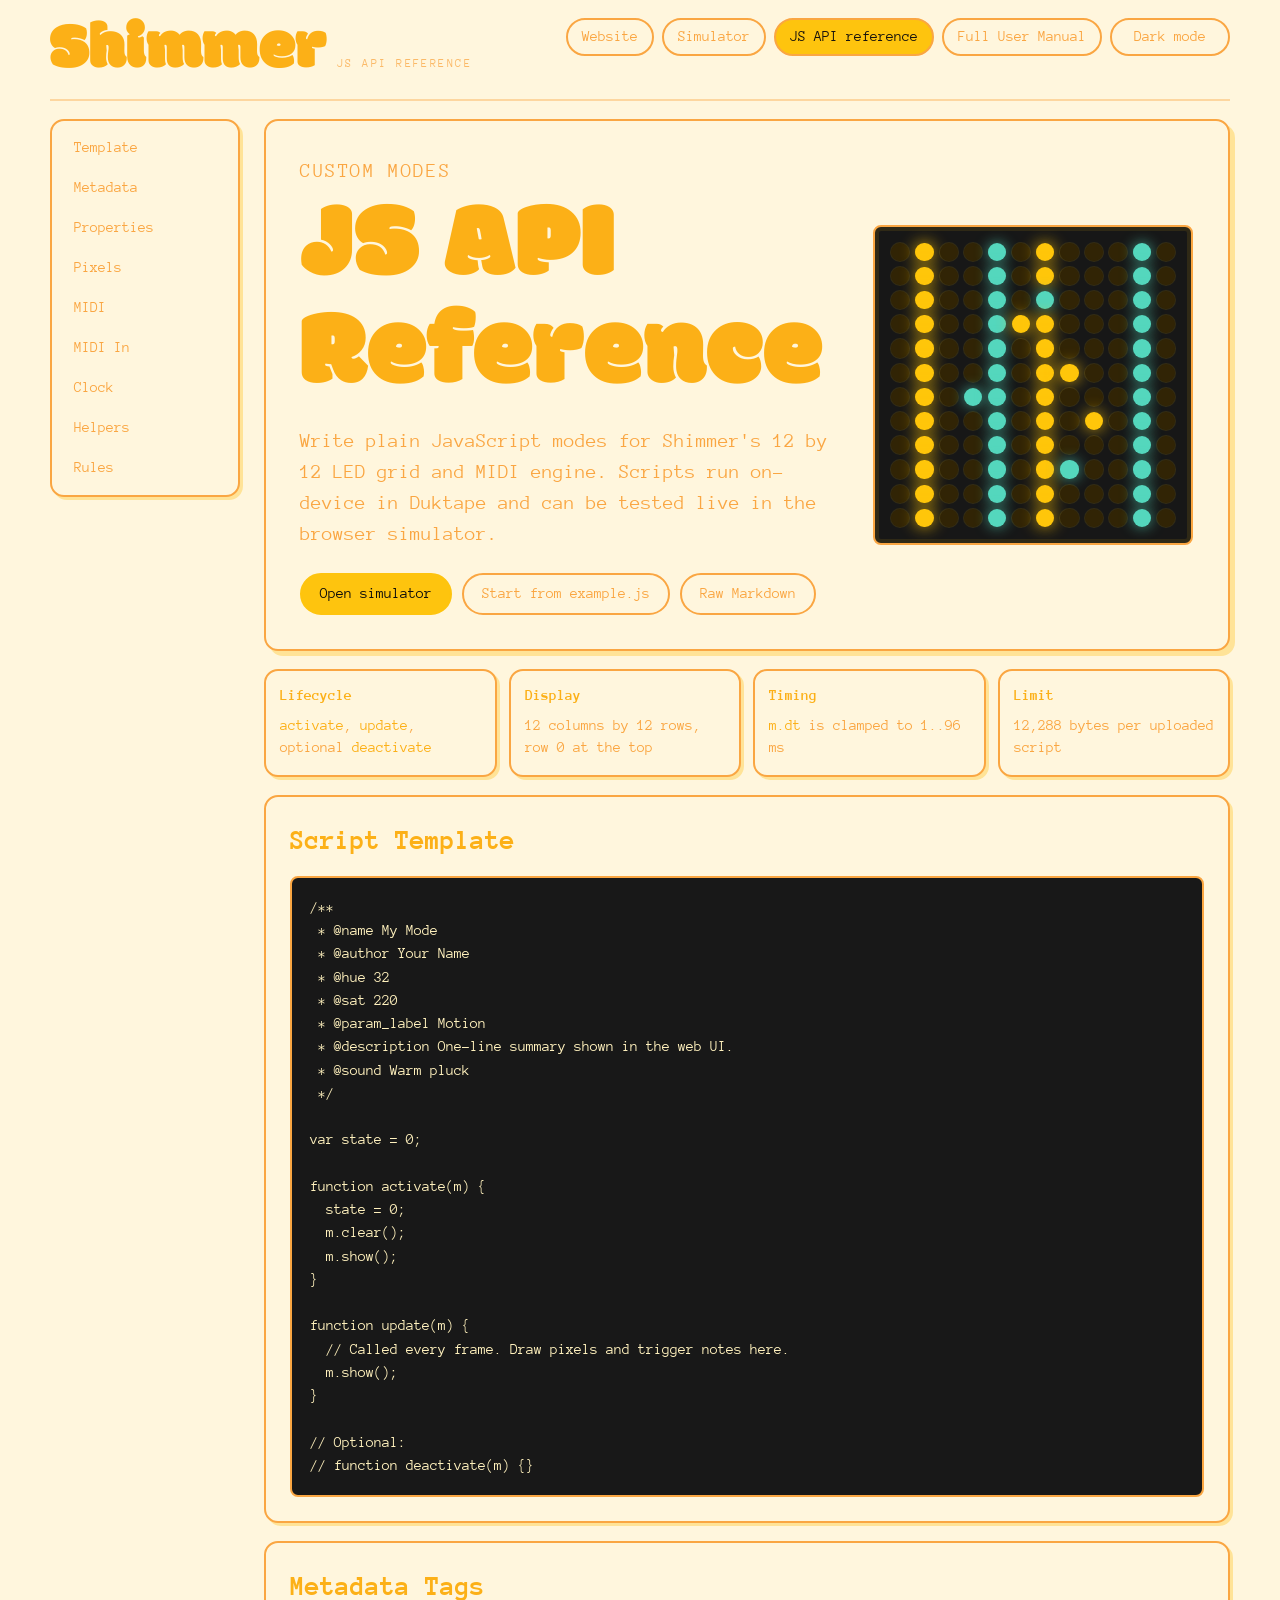
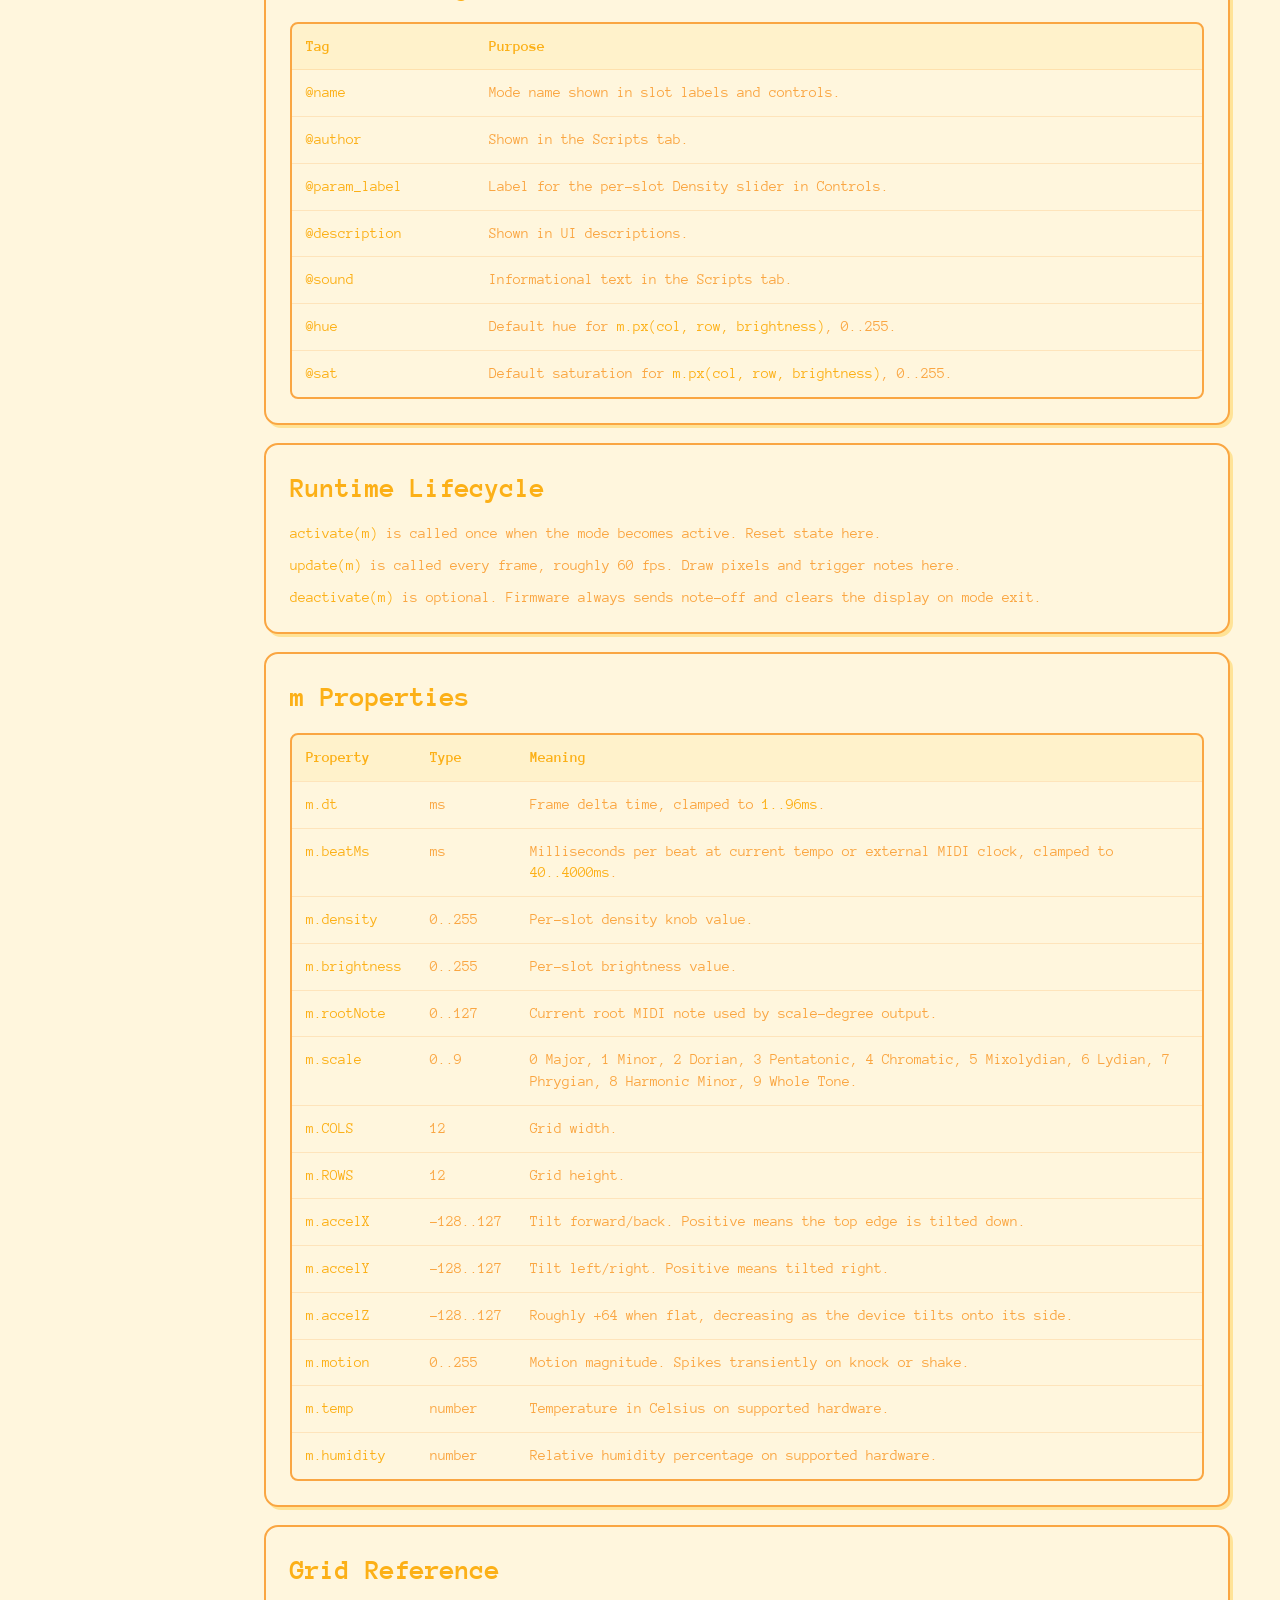
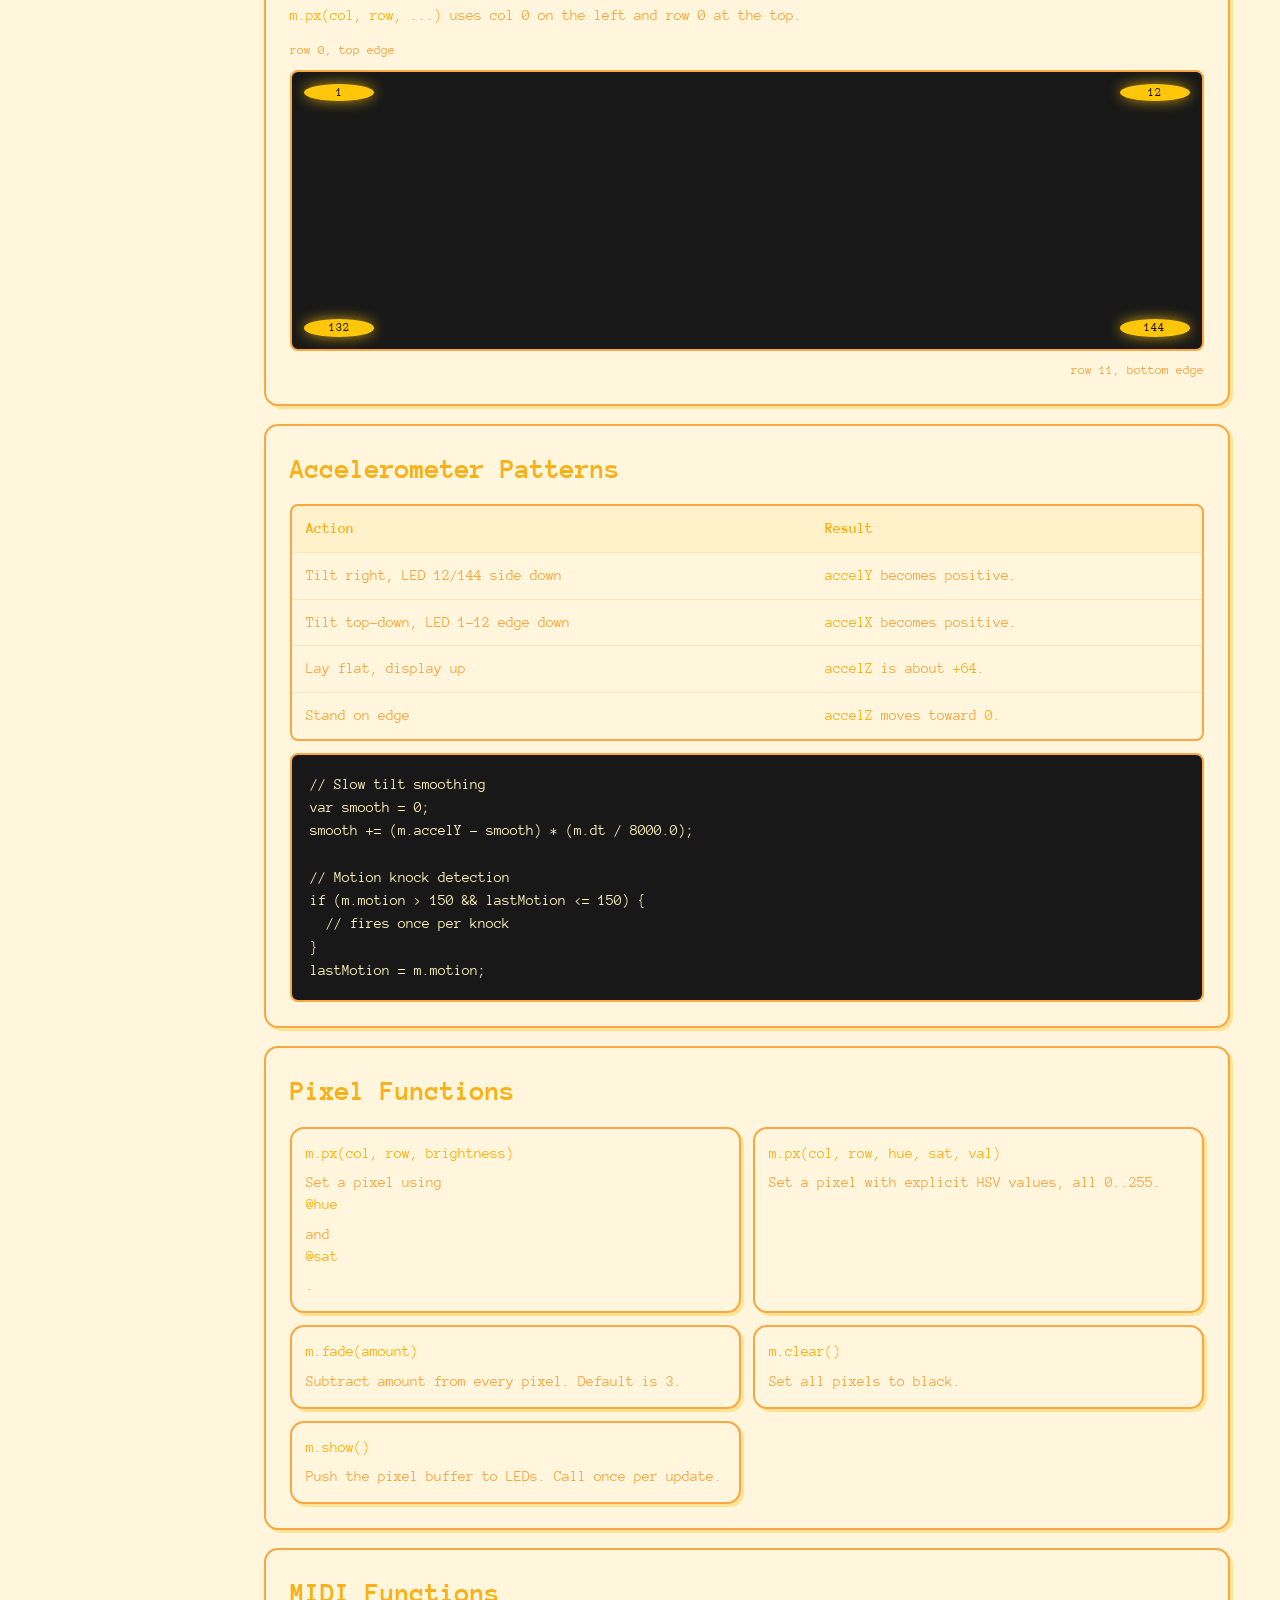
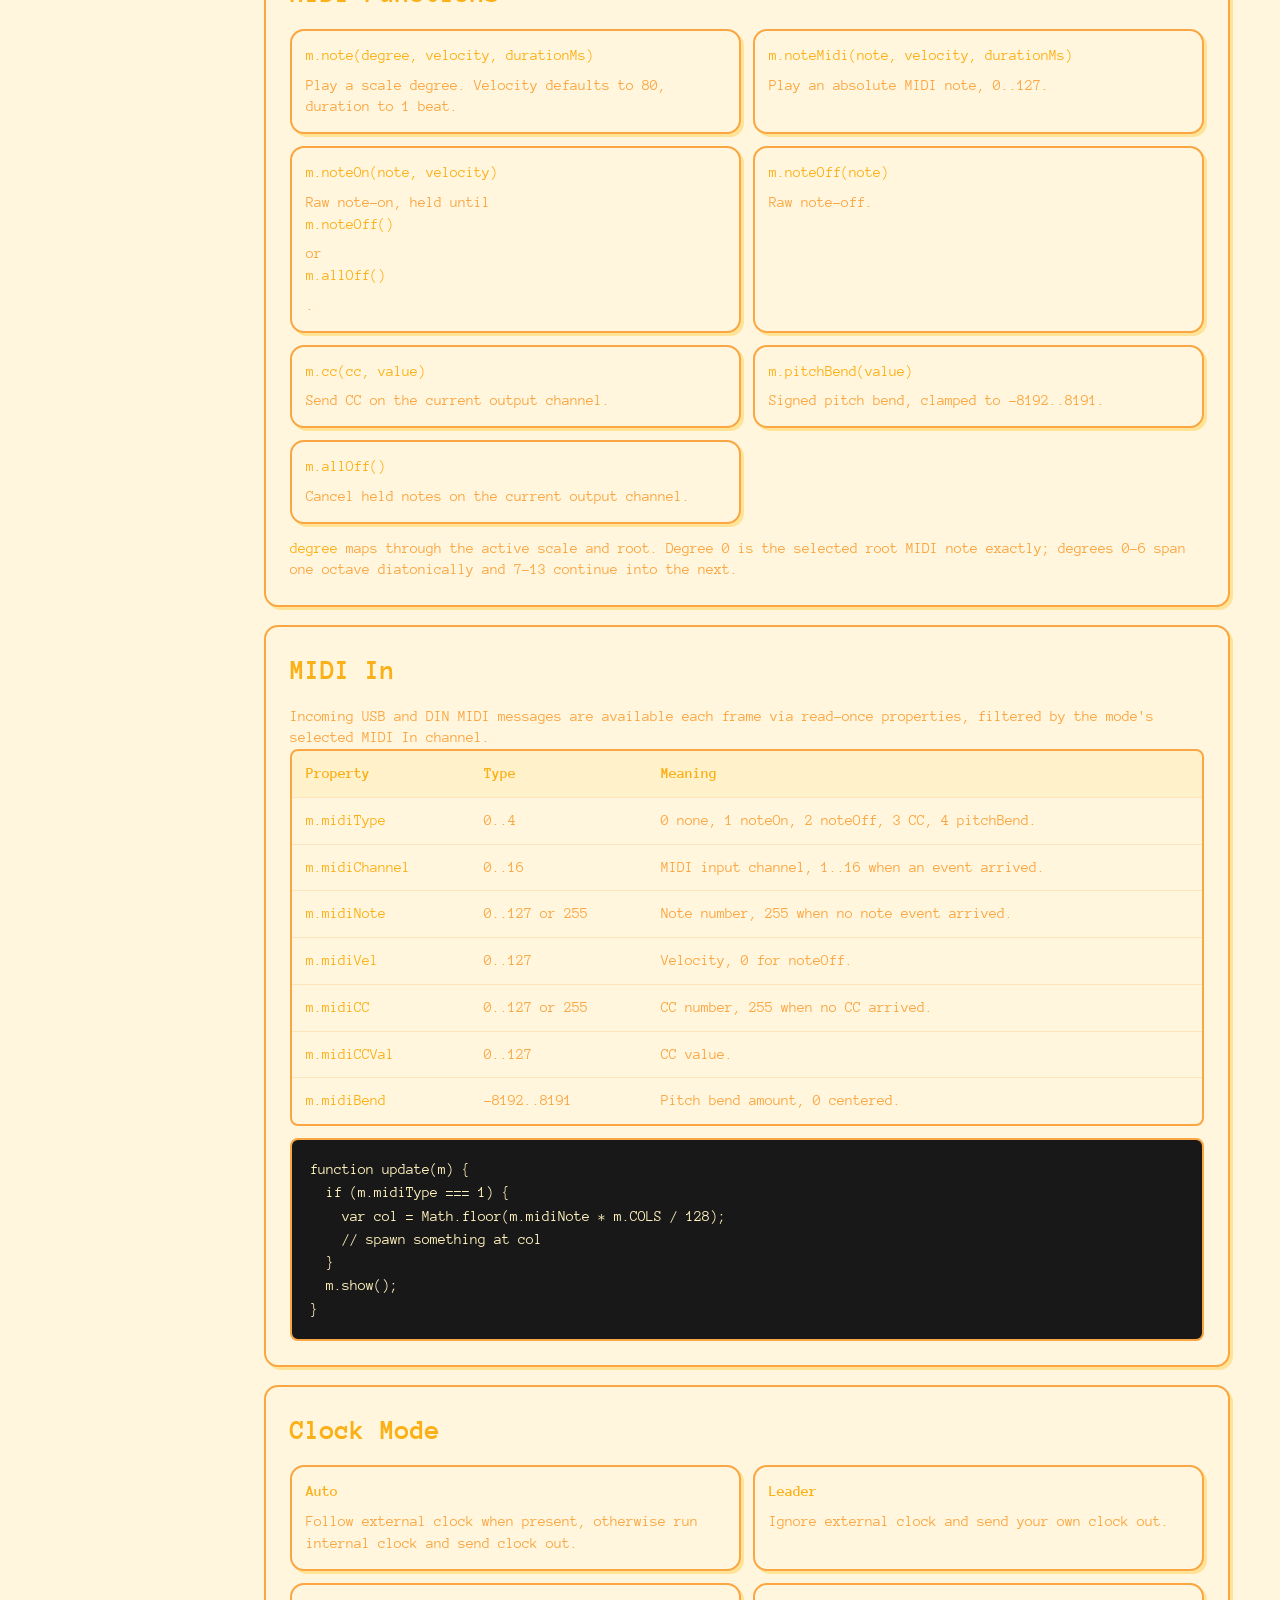
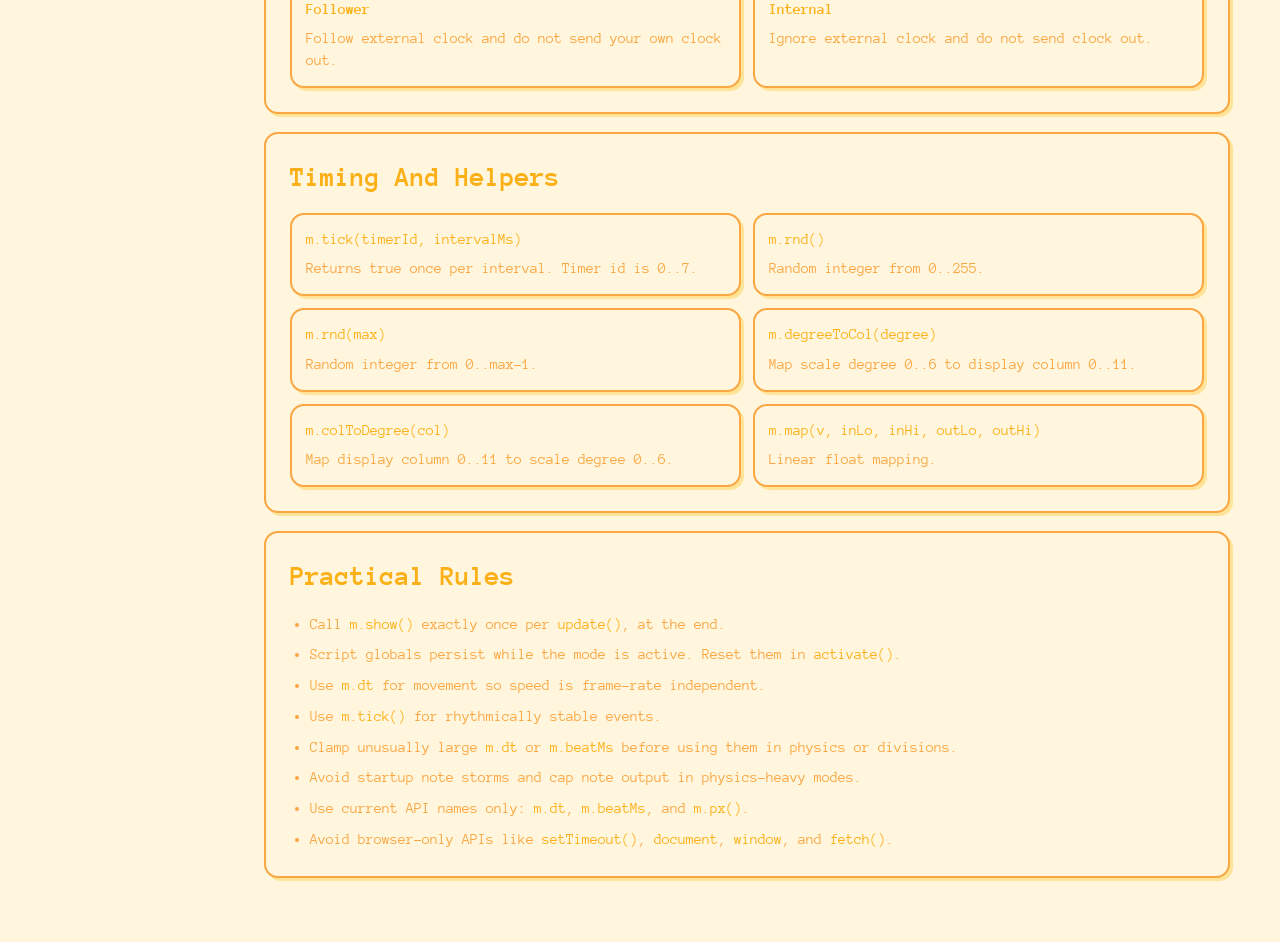
==== user-modes/index.html @ e415b620 "made manula less bad and pages match now" ====
<!DOCTYPE html>
<html lang="en">
<head>
  <meta charset="UTF-8">
  <meta name="viewport" content="width=device-width, initial-scale=1.0">
  <title>Shimmer JS API Reference</title>
  <script>
    try {
      var theme = localStorage.getItem('shimmer-theme');
      if (theme) document.documentElement.dataset.theme = theme;
    } catch (e) {}
  </script>
  <link rel="preconnect" href="https://fonts.googleapis.com">
  <link rel="preconnect" href="https://fonts.gstatic.com" crossorigin>
  <link href="https://fonts.googleapis.com/css2?family=Anonymous+Pro:wght@700&family=Modak&display=swap" rel="stylesheet">
  <link rel="icon" href="../favicon.svg" type="image/svg+xml">
  <link rel="stylesheet" href="../style.css?v=28">
  <link rel="stylesheet" href="reference.css?v=6">
</head>
<body class="docs-body">
  <a class="skip-link" href="#main-content">Skip to reference</a>
  <header class="site-header docs-header">
    <a class="site-brand" href="../index.html">Shimmer <span>JS API reference</span></a>
    <nav class="site-nav docs-topnav" aria-label="Site links">
      <a href="../index.html" class="site-link">Website</a>
      <a href="../simulator.html" class="site-link">Simulator</a>
      <a href="./" class="site-link" aria-current="page">JS API reference</a>
      <a href="../manual.pdf" class="site-link" target="_blank" rel="noopener" aria-label="Full User Manual opens in a new tab">Full User Manual</a>
      <button type="button" class="site-link theme-toggle" data-theme-toggle aria-pressed="false">Dark mode</button>
    </nav>
  </header>

  <main class="docs-shell" id="main-content">
    <aside class="docs-sidebar" aria-label="Page sections">
      <a href="#template">Template</a>
      <a href="#metadata">Metadata</a>
      <a href="#properties">Properties</a>
      <a href="#pixels">Pixels</a>
      <a href="#midi">MIDI</a>
      <a href="#midi-in">MIDI In</a>
      <a href="#clock">Clock</a>
      <a href="#helpers">Helpers</a>
      <a href="#rules">Rules</a>
    </aside>

    <article class="docs-content">
      <section class="docs-hero">
        <div>
          <p class="docs-kicker">Custom Modes</p>
          <h1>JS API Reference</h1>
          <p>
            Write plain JavaScript modes for Shimmer's 12 by 12 LED grid and MIDI engine.
            Scripts run on-device in Duktape and can be tested live in the browser simulator.
          </p>
          <div class="docs-actions">
            <a class="docs-primary" href="../simulator.html">Open simulator</a>
            <a class="docs-secondary" href="example.js">Start from example.js</a>
            <a class="docs-secondary" href="README.md">Raw Markdown</a>
          </div>
        </div>
        <div class="docs-grid-preview" role="img" aria-label="12 by 12 grid preview">
          <span></span><span></span><span></span><span></span><span></span><span></span>
          <span></span><span></span><span></span><span></span><span></span><span></span>
          <span></span><span></span><span></span><span></span><span></span><span></span>
          <span></span><span></span><span></span><span></span><span></span><span></span>
          <span></span><span></span><span></span><span></span><span></span><span></span>
          <span></span><span></span><span></span><span></span><span></span><span></span>
          <span></span><span></span><span></span><span></span><span></span><span></span>
          <span></span><span></span><span></span><span></span><span></span><span></span>
          <span></span><span></span><span></span><span></span><span></span><span></span>
          <span></span><span></span><span></span><span></span><span></span><span></span>
          <span></span><span></span><span></span><span></span><span></span><span></span>
          <span></span><span></span><span></span><span></span><span></span><span></span>
          <span></span><span></span><span></span><span></span><span></span><span></span>
          <span></span><span></span><span></span><span></span><span></span><span></span>
          <span></span><span></span><span></span><span></span><span></span><span></span>
          <span></span><span></span><span></span><span></span><span></span><span></span>
          <span></span><span></span><span></span><span></span><span></span><span></span>
          <span></span><span></span><span></span><span></span><span></span><span></span>
          <span></span><span></span><span></span><span></span><span></span><span></span>
          <span></span><span></span><span></span><span></span><span></span><span></span>
          <span></span><span></span><span></span><span></span><span></span><span></span>
          <span></span><span></span><span></span><span></span><span></span><span></span>
          <span></span><span></span><span></span><span></span><span></span><span></span>
          <span></span><span></span><span></span><span></span><span></span><span></span>
        </div>
      </section>

      <section class="docs-vitals" aria-label="Quick facts">
        <div>
          <strong>Lifecycle</strong>
          <span><code>activate</code>, <code>update</code>, optional <code>deactivate</code></span>
        </div>
        <div>
          <strong>Display</strong>
          <span>12 columns by 12 rows, row 0 at the top</span>
        </div>
        <div>
          <strong>Timing</strong>
          <span><code>m.dt</code> is clamped to 1..96 ms</span>
        </div>
        <div>
          <strong>Limit</strong>
          <span>12,288 bytes per uploaded script</span>
        </div>
      </section>

      <section id="template" class="docs-section">
        <h2>Script Template</h2>
        <pre><code>/**
 * @name My Mode
 * @author Your Name
 * @hue 32
 * @sat 220
 * @param_label Motion
 * @description One-line summary shown in the web UI.
 * @sound Warm pluck
 */

var state = 0;

function activate(m) {
  state = 0;
  m.clear();
  m.show();
}

function update(m) {
  // Called every frame. Draw pixels and trigger notes here.
  m.show();
}

// Optional:
// function deactivate(m) {}</code></pre>
      </section>

      <section id="metadata" class="docs-section">
        <h2>Metadata Tags</h2>
        <div class="docs-table-wrap">
          <table>
            <thead><tr><th>Tag</th><th>Purpose</th></tr></thead>
            <tbody>
              <tr><td><code>@name</code></td><td>Mode name shown in slot labels and controls.</td></tr>
              <tr><td><code>@author</code></td><td>Shown in the Scripts tab.</td></tr>
              <tr><td><code>@param_label</code></td><td>Label for the per-slot Density slider in Controls.</td></tr>
              <tr><td><code>@description</code></td><td>Shown in UI descriptions.</td></tr>
              <tr><td><code>@sound</code></td><td>Informational text in the Scripts tab.</td></tr>
              <tr><td><code>@hue</code></td><td>Default hue for <code>m.px(col, row, brightness)</code>, 0..255.</td></tr>
              <tr><td><code>@sat</code></td><td>Default saturation for <code>m.px(col, row, brightness)</code>, 0..255.</td></tr>
            </tbody>
          </table>
        </div>
      </section>

      <section id="lifecycle" class="docs-section docs-callout">
        <h2>Runtime Lifecycle</h2>
        <p><code>activate(m)</code> is called once when the mode becomes active. Reset state here.</p>
        <p><code>update(m)</code> is called every frame, roughly 60 fps. Draw pixels and trigger notes here.</p>
        <p><code>deactivate(m)</code> is optional. Firmware always sends note-off and clears the display on mode exit.</p>
      </section>

      <section id="properties" class="docs-section">
        <h2><code>m</code> Properties</h2>
        <div class="docs-table-wrap">
          <table>
            <thead><tr><th>Property</th><th>Type</th><th>Meaning</th></tr></thead>
            <tbody>
              <tr><td><code>m.dt</code></td><td>ms</td><td>Frame delta time, clamped to <code>1..96ms</code>.</td></tr>
              <tr><td><code>m.beatMs</code></td><td>ms</td><td>Milliseconds per beat at current tempo or external MIDI clock, clamped to <code>40..4000ms</code>.</td></tr>
              <tr><td><code>m.density</code></td><td>0..255</td><td>Per-slot density knob value.</td></tr>
              <tr><td><code>m.brightness</code></td><td>0..255</td><td>Per-slot brightness value.</td></tr>
              <tr><td><code>m.rootNote</code></td><td>0..127</td><td>Current root MIDI note used by scale-degree output.</td></tr>
              <tr><td><code>m.scale</code></td><td>0..9</td><td>0 Major, 1 Minor, 2 Dorian, 3 Pentatonic, 4 Chromatic, 5 Mixolydian, 6 Lydian, 7 Phrygian, 8 Harmonic Minor, 9 Whole Tone.</td></tr>
              <tr><td><code>m.COLS</code></td><td>12</td><td>Grid width.</td></tr>
              <tr><td><code>m.ROWS</code></td><td>12</td><td>Grid height.</td></tr>
              <tr><td><code>m.accelX</code></td><td>-128..127</td><td>Tilt forward/back. Positive means the top edge is tilted down.</td></tr>
              <tr><td><code>m.accelY</code></td><td>-128..127</td><td>Tilt left/right. Positive means tilted right.</td></tr>
              <tr><td><code>m.accelZ</code></td><td>-128..127</td><td>Roughly +64 when flat, decreasing as the device tilts onto its side.</td></tr>
              <tr><td><code>m.motion</code></td><td>0..255</td><td>Motion magnitude. Spikes transiently on knock or shake.</td></tr>
              <tr><td><code>m.temp</code></td><td>number</td><td>Temperature in Celsius on supported hardware.</td></tr>
              <tr><td><code>m.humidity</code></td><td>number</td><td>Relative humidity percentage on supported hardware.</td></tr>
            </tbody>
          </table>
        </div>
      </section>

      <section id="grid" class="docs-section">
        <h2>Grid Reference</h2>
        <p><code>m.px(col, row, ...)</code> uses col 0 on the left and row 0 at the top.</p>
        <div class="axis-card">
          <div class="axis-label axis-top">row 0, top edge</div>
          <div class="axis-grid">
            <span>1</span><span>12</span><span>132</span><span>144</span>
          </div>
          <div class="axis-label axis-bottom">row 11, bottom edge</div>
        </div>
      </section>

      <section id="accelerometer" class="docs-section">
        <h2>Accelerometer Patterns</h2>
        <div class="docs-table-wrap">
          <table>
            <thead><tr><th>Action</th><th>Result</th></tr></thead>
            <tbody>
              <tr><td>Tilt right, LED 12/144 side down</td><td><code>accelY</code> becomes positive.</td></tr>
              <tr><td>Tilt top-down, LED 1-12 edge down</td><td><code>accelX</code> becomes positive.</td></tr>
              <tr><td>Lay flat, display up</td><td><code>accelZ</code> is about <code>+64</code>.</td></tr>
              <tr><td>Stand on edge</td><td><code>accelZ</code> moves toward <code>0</code>.</td></tr>
            </tbody>
          </table>
        </div>
        <pre><code>// Slow tilt smoothing
var smooth = 0;
smooth += (m.accelY - smooth) * (m.dt / 8000.0);

// Motion knock detection
if (m.motion &gt; 150 &amp;&amp; lastMotion &lt;= 150) {
  // fires once per knock
}
lastMotion = m.motion;</code></pre>
      </section>

      <section id="pixels" class="docs-section">
        <h2>Pixel Functions</h2>
        <div class="method-grid">
          <div><code>m.px(col, row, brightness)</code><span>Set a pixel using <code>@hue</code> and <code>@sat</code>.</span></div>
          <div><code>m.px(col, row, hue, sat, val)</code><span>Set a pixel with explicit HSV values, all 0..255.</span></div>
          <div><code>m.fade(amount)</code><span>Subtract amount from every pixel. Default is 3.</span></div>
          <div><code>m.clear()</code><span>Set all pixels to black.</span></div>
          <div><code>m.show()</code><span>Push the pixel buffer to LEDs. Call once per update.</span></div>
        </div>
      </section>

      <section id="midi" class="docs-section">
        <h2>MIDI Functions</h2>
        <div class="method-grid">
          <div><code>m.note(degree, velocity, durationMs)</code><span>Play a scale degree. Velocity defaults to 80, duration to 1 beat.</span></div>
          <div><code>m.noteMidi(note, velocity, durationMs)</code><span>Play an absolute MIDI note, 0..127.</span></div>
          <div><code>m.noteOn(note, velocity)</code><span>Raw note-on, held until <code>m.noteOff()</code> or <code>m.allOff()</code>.</span></div>
          <div><code>m.noteOff(note)</code><span>Raw note-off.</span></div>
          <div><code>m.cc(cc, value)</code><span>Send CC on the current output channel.</span></div>
          <div><code>m.pitchBend(value)</code><span>Signed pitch bend, clamped to -8192..8191.</span></div>
          <div><code>m.allOff()</code><span>Cancel held notes on the current output channel.</span></div>
        </div>
        <p class="docs-note">
          <code>degree</code> maps through the active scale and root. Degree 0 is the selected root MIDI note exactly;
          degrees 0-6 span one octave diatonically and 7-13 continue into the next.
        </p>
      </section>

      <section id="midi-in" class="docs-section">
        <h2>MIDI In</h2>
        <p>Incoming USB and DIN MIDI messages are available each frame via read-once properties, filtered by the mode's selected MIDI In channel.</p>
        <div class="docs-table-wrap">
          <table>
            <thead><tr><th>Property</th><th>Type</th><th>Meaning</th></tr></thead>
            <tbody>
              <tr><td><code>m.midiType</code></td><td>0..4</td><td>0 none, 1 noteOn, 2 noteOff, 3 CC, 4 pitchBend.</td></tr>
              <tr><td><code>m.midiChannel</code></td><td>0..16</td><td>MIDI input channel, 1..16 when an event arrived.</td></tr>
              <tr><td><code>m.midiNote</code></td><td>0..127 or 255</td><td>Note number, 255 when no note event arrived.</td></tr>
              <tr><td><code>m.midiVel</code></td><td>0..127</td><td>Velocity, 0 for noteOff.</td></tr>
              <tr><td><code>m.midiCC</code></td><td>0..127 or 255</td><td>CC number, 255 when no CC arrived.</td></tr>
              <tr><td><code>m.midiCCVal</code></td><td>0..127</td><td>CC value.</td></tr>
              <tr><td><code>m.midiBend</code></td><td>-8192..8191</td><td>Pitch bend amount, 0 centered.</td></tr>
            </tbody>
          </table>
        </div>
        <pre><code>function update(m) {
  if (m.midiType === 1) {
    var col = Math.floor(m.midiNote * m.COLS / 128);
    // spawn something at col
  }
  m.show();
}</code></pre>
      </section>

      <section id="clock" class="docs-section">
        <h2>Clock Mode</h2>
        <div class="mode-list">
          <div><strong>Auto</strong><span>Follow external clock when present, otherwise run internal clock and send clock out.</span></div>
          <div><strong>Leader</strong><span>Ignore external clock and send your own clock out.</span></div>
          <div><strong>Follower</strong><span>Follow external clock and do not send your own clock out.</span></div>
          <div><strong>Internal</strong><span>Ignore external clock and do not send clock out.</span></div>
        </div>
      </section>

      <section id="helpers" class="docs-section">
        <h2>Timing And Helpers</h2>
        <div class="method-grid">
          <div><code>m.tick(timerId, intervalMs)</code><span>Returns true once per interval. Timer id is 0..7.</span></div>
          <div><code>m.rnd()</code><span>Random integer from 0..255.</span></div>
          <div><code>m.rnd(max)</code><span>Random integer from 0..max-1.</span></div>
          <div><code>m.degreeToCol(degree)</code><span>Map scale degree 0..6 to display column 0..11.</span></div>
          <div><code>m.colToDegree(col)</code><span>Map display column 0..11 to scale degree 0..6.</span></div>
          <div><code>m.map(v, inLo, inHi, outLo, outHi)</code><span>Linear float mapping.</span></div>
        </div>
      </section>

      <section id="rules" class="docs-section">
        <h2>Practical Rules</h2>
        <ul class="rules-list">
          <li>Call <code>m.show()</code> exactly once per <code>update()</code>, at the end.</li>
          <li>Script globals persist while the mode is active. Reset them in <code>activate()</code>.</li>
          <li>Use <code>m.dt</code> for movement so speed is frame-rate independent.</li>
          <li>Use <code>m.tick()</code> for rhythmically stable events.</li>
          <li>Clamp unusually large <code>m.dt</code> or <code>m.beatMs</code> before using them in physics or divisions.</li>
          <li>Avoid startup note storms and cap note output in physics-heavy modes.</li>
          <li>Use current API names only: <code>m.dt</code>, <code>m.beatMs</code>, and <code>m.px()</code>.</li>
          <li>Avoid browser-only APIs like <code>setTimeout()</code>, <code>document</code>, <code>window</code>, and <code>fetch()</code>.</li>
        </ul>
      </section>
    </article>
  </main>

  <script src="../theme.js?v=1"></script>
</body>
</html>
---- style.css ----
*,
*::before,
*::after {
  box-sizing: border-box;
  margin: 0;
  padding: 0;
}

html {
  color-scheme: light;
}

.sr-only {
  position: absolute;
  width: 1px;
  height: 1px;
  padding: 0;
  margin: -1px;
  overflow: hidden;
  clip: rect(0, 0, 0, 0);
  white-space: nowrap;
  border: 0;
}

.skip-link {
  position: fixed;
  top: 10px;
  left: 10px;
  z-index: 1000;
  min-height: 38px;
  display: inline-flex;
  align-items: center;
  border: 2px solid var(--line);
  border-radius: var(--pill);
  padding: 0 14px;
  color: var(--ink);
  background: var(--surface);
  text-decoration: none;
  transform: translateY(-140%);
}

.skip-link:focus {
  transform: translateY(0);
  outline: 3px solid rgba(254, 196, 14, 0.34);
  outline-offset: 2px;
}

:root {
  --paper: #fff6dd;
  --paper-2: #fff6dd;
  --surface: #fff6dd;
  --surface-2: #fff6dd;
  --surface-3: #ffdc79;
  --ink: #faa642;
  --ink-soft: #faa642;
  --accent-olive: #fcb017;
  --line: #faa642;
  --line-soft: rgba(250, 166, 66, 0.22);
  --accent-yellow: #fec40e;
  --accent-glow: #ffdc79;
  --shadow: rgba(255, 220, 121, 0.7);
  --radius: 14px;
  --pill: 999px;
  --page-w: min(1180px, 100% - 28px);
}

html[data-theme="dark"] {
  color-scheme: dark;
  --paper: #232323;
  --paper-2: #2d2d2d;
  --surface: #303030;
  --surface-2: #343434;
  --surface-3: #4a4a4a;
  --ink: #ffffff;
  --ink-soft: #f0f0f0;
  --accent-olive: #ffc60a;
  --line: #ffc60a;
  --line-soft: rgba(255, 198, 10, 0.22);
  --accent-yellow: #ffc60a;
  --accent-glow: #fff1bd;
  --shadow: #8f6e00;
}

body {
  min-height: 100vh;
  color: var(--ink);
  font-family: "Anonymous Pro", "Courier New", monospace;
  font-size: 15px;
  line-height: 1.45;
  background: var(--paper);
}

body::before {
  content: none;
}

/* ---------------------------------------------------------------------------
   Header
--------------------------------------------------------------------------- */
header {
  position: sticky;
  top: 0;
  z-index: 20;
  padding: 18px 0 14px;
  background: var(--paper);
  backdrop-filter: blur(4px);
  border-bottom: 2px solid rgba(250, 166, 66, 0.4);
  width: var(--page-w);
  margin: 0 auto;
}

.site-header {
  display: grid;
  grid-template-columns: minmax(180px, auto) minmax(0, 1fr);
  align-items: start;
  gap: 12px 18px;
}

.site-brand {
  display: inline-flex;
  align-items: baseline;
  gap: 10px;
  color: var(--accent-olive);
  font-family: "Modak", Impact, sans-serif;
  font-size: clamp(2.2rem, 5.2vw, 4.2rem);
  font-weight: 400;
  line-height: 1;
  text-decoration: none;
  white-space: nowrap;
}

.site-brand span {
  color: var(--ink-soft);
  font-family: "Anonymous Pro", "Courier New", monospace;
  font-size: 12px;
  line-height: 1;
  text-transform: uppercase;
  letter-spacing: 0.12em;
  opacity: 0.75;
}

.site-tools {
  display: flex;
  grid-column: 1 / -1;
  flex-wrap: wrap;
  align-items: center;
  gap: 8px;
  min-width: 0;
}

.site-nav {
  display: flex;
  grid-column: 2;
  grid-row: 1;
  flex-wrap: wrap;
  align-items: center;
  justify-content: flex-end;
  gap: 8px;
  margin-left: auto;
  width: 100%;
}

.site-link {
  box-sizing: border-box;
  min-height: 38px;
  display: inline-flex;
  align-items: center;
  justify-content: center;
  border: 2px solid var(--line);
  background: var(--surface-2);
  color: var(--ink);
  border-radius: var(--pill);
  padding: 0 14px;
  font: inherit;
  text-decoration: none;
  white-space: nowrap;
  cursor: pointer;
}

.site-link:hover {
  background: var(--surface-3);
}

.site-link[aria-current="page"] {
  background: var(--accent-yellow);
  border-color: var(--line);
  color: #17130d;
}

h1 {
  display: inline-block;
  font-family: "Modak", Impact, sans-serif;
  font-size: clamp(2.2rem, 5.2vw, 4.2rem);
  font-weight: 400;
  line-height: 1;
  color: var(--accent-olive);
}

#midi-bar {
  display: flex;
  flex-wrap: wrap;
  gap: 8px;
  align-items: center;
}

#midi-bar select,
.btn-small,
.site-tools select {
  height: 38px;
  border: 2px solid var(--line);
  background: var(--surface-2);
  color: var(--ink);
  border-radius: var(--pill);
  padding: 0 14px;
  font: inherit;
}

#midi-bar button,
.btn-small,
.site-link {
  cursor: pointer;
}

#midi-bar button:hover,
.btn-small:hover,
.site-link:hover {
  background: var(--surface-3);
}

.theme-toggle,
.theme-toggle-link {
  min-width: 120px;
}

#midi-bar select:focus,
#midi-bar button:focus,
.btn-small:focus,
.site-link:focus,
.skip-link:focus,
.mode-pill:focus,
label select:focus,
input[type="range"]:focus {
  outline: 3px solid rgba(254, 196, 14, 0.34);
  outline-offset: 1px;
}

.port-label {
  display: inline-flex;
  gap: 6px;
  align-items: center;
  color: var(--ink-soft);
}

#status {
  color: var(--ink-soft);
  padding-left: 2px;
}

/* ---------------------------------------------------------------------------
   Startup gate + global lock
--------------------------------------------------------------------------- */
#startup-gate {
  width: var(--page-w);
  margin: 14px auto 0;
  padding: 14px 16px;
  background: var(--surface);
  border: 2px solid var(--line);
  border-radius: var(--radius);
  box-shadow: 5px 5px 0 var(--shadow);
}

#startup-gate h2 {
  font-size: 15px;
  color: var(--accent-olive);
}

#startup-gate p {
  margin-top: 6px;
  font-size: 13px;
  color: var(--ink-soft);
}

.startup-progress-track {
  margin-top: 10px;
  height: 10px;
  border-radius: var(--pill);
  border: 2px solid var(--line);
  background: var(--surface-2);
  overflow: hidden;
}

#startup-progress {
  width: 0%;
  height: 100%;
  background: var(--accent-yellow);
  transition: width 0.18s ease;
}

#startup-gate[data-state="awaiting"] .startup-progress-track {
  display: none;
}

#startup-gate[data-state="ready"] {
  display: none;
}

body.boot-locked .tab-bar,
body.boot-locked .tab-content {
  opacity: 0.28;
  pointer-events: none;
  user-select: none;
}

/* ---------------------------------------------------------------------------
   Tab navigation
--------------------------------------------------------------------------- */
.tab-bar {
  position: sticky;
  top: calc(20px + 14px + 2rem + 10px + 38px + 2px); /* rough header height */
  z-index: 10;
  display: flex;
  gap: 0;
  width: var(--page-w);
  margin: 0 auto;
  border-bottom: 2px solid var(--line);
  background: rgba(255, 246, 221, 0.96);
  backdrop-filter: blur(4px);
}

.tab {
  padding: 10px 24px;
  background: none;
  border: none;
  border-bottom: 3px solid transparent;
  color: var(--ink-soft);
  font: inherit;
  font-size: 13px;
  text-transform: uppercase;
  letter-spacing: 0.08em;
  cursor: pointer;
  transition: color 0.12s ease, border-color 0.12s ease;
  margin-bottom: -2px;
}

.tab:hover {
  color: var(--ink);
}

.tab.active {
  color: var(--accent-yellow);
  border-bottom-color: var(--accent-yellow);
}

/* ---------------------------------------------------------------------------
   Tab content sections
--------------------------------------------------------------------------- */
.tab-content {
  display: none;
  width: var(--page-w);
  margin: 0 auto;
  padding: 20px 0 40px;
}

.tab-content.active {
  display: block;
}

body.scripts-tab-active.scripts-simple-active #tab-scripts.active {
  min-height: 0;
  padding: 12px 0 40px;
  display: block;
}

/* ---------------------------------------------------------------------------
   Scripts view toggle + simple browser
--------------------------------------------------------------------------- */
.scripts-view-bar {
  display: flex;
  align-items: center;
  justify-content: space-between;
  gap: 16px;
  margin-bottom: 12px;
  flex-wrap: wrap;
}

.scripts-view-toggle {
  display: inline-flex;
  align-items: center;
  gap: 4px;
  padding: 4px;
  border: 2px solid var(--line);
  border-radius: var(--pill);
  background: var(--surface-2);
  box-shadow: 4px 4px 0 var(--shadow);
}

.scripts-view-btn {
  min-height: 36px;
  border: none;
  border-radius: var(--pill);
  padding: 0 16px;
  font: inherit;
  font-weight: 700;
  color: var(--ink-soft);
  background: transparent;
  cursor: pointer;
}

.scripts-view-btn:hover {
  color: var(--ink);
}

.scripts-view-btn.active {
  color: #0d0d0b;
  background: var(--accent-yellow);
}

.scripts-view-note {
  font-size: 13px;
  color: var(--ink-soft);
  max-width: 38rem;
  line-height: 1.5;
}

.scripts-mode {
  display: none;
}

.scripts-mode.active {
  display: block;
}

.scripts-simple-grid {
  display: grid;
  grid-template-columns: minmax(210px, 0.5fr) minmax(380px, 1.1fr) minmax(300px, 0.78fr);
  grid-template-areas:
    "slots library details";
  gap: 18px;
  align-items: stretch;
  --scripts-panel-height: clamp(620px, calc(100vh - 320px), 780px);
}

body.scripts-tab-active.scripts-simple-active .scripts-mode.active,
body.scripts-tab-active.scripts-simple-active .scripts-simple-grid {
  min-height: 0;
}

body.scripts-tab-active.scripts-simple-active .scripts-simple-grid {
  align-items: stretch;
  grid-auto-rows: var(--scripts-panel-height);
}

.scripts-panel {
  background: var(--surface);
  border: 2px solid var(--line);
  border-radius: var(--radius);
  box-shadow: 3px 3px 0 var(--shadow);
  padding: 14px;
}

body.scripts-tab-active.scripts-simple-active .scripts-panel {
  min-height: 0;
  height: 100%;
  overflow: hidden;
}

.scripts-panel-slots {
  grid-area: slots;
  display: flex;
  flex-direction: column;
}
.scripts-panel-library {
  grid-area: library;
  display: flex;
  flex-direction: column;
}
.scripts-panel-details {
  grid-area: details;
  display: flex;
  flex-direction: column;
}

.scripts-panel-head {
  display: flex;
  align-items: flex-start;
  justify-content: space-between;
  gap: 12px;
  margin-bottom: 8px;
}

.scripts-panel h3 {
  font-size: 1.08rem;
  color: var(--accent-olive);
  letter-spacing: -0.02em;
}

.scripts-panel-head p {
  margin-top: 4px;
  color: var(--ink-soft);
  font-size: 12px;
  line-height: 1.5;
}

.simple-slot-list {
  display: grid;
  grid-template-columns: 1fr;
  gap: 8px;
}

body.scripts-tab-active.scripts-simple-active .simple-slot-list {
  flex: 1 1 auto;
  min-height: 0;
  overflow-y: auto;
  padding-right: 2px;
}

.simple-slot-card {
  display: flex;
  flex-direction: column;
  justify-content: space-between;
  border: 2px solid var(--line);
  border-radius: var(--radius);
  background: var(--paper);
  padding: 10px 12px;
  box-shadow: inset 0 2px 8px rgba(255, 220, 121, 0.12);
  min-width: 0;
  min-height: 132px;
  overflow: hidden;
}

.simple-slot-card--selected {
  border-color: var(--accent-yellow);
  box-shadow:
    inset 0 2px 8px rgba(255, 220, 121, 0.12),
    0 0 0 3px rgba(254, 196, 14, 0.18);
}

.simple-slot-head {
  display: flex;
  flex-direction: column;
  gap: 3px;
  margin-bottom: 8px;
  min-height: 42px;
}

.simple-slot-title {
  display: -webkit-box;
  font-size: 0.9rem;
  font-weight: 700;
  color: var(--accent-olive);
  line-height: 1.1;
  -webkit-line-clamp: 2;
  -webkit-box-orient: vertical;
  overflow: hidden;
}

.simple-slot-author {
  font-size: 12px;
  color: var(--ink-soft);
  min-height: 1.2em;
  white-space: nowrap;
  overflow: hidden;
  text-overflow: ellipsis;
}

.simple-slot-desc {
  display: none;
  font-size: 12px;
  line-height: 1.45;
  color: var(--ink-soft);
  min-height: 0;
  margin-bottom: 8px;
  display: -webkit-box;
  -webkit-line-clamp: 2;
  -webkit-box-orient: vertical;
  overflow: hidden;
}

.simple-slot-actions {
  display: grid;
  grid-template-columns: 1fr;
  gap: 8px;
  align-items: stretch;
  margin-top: auto;
}

.simple-slot-select-btn {
  height: 38px;
  border: 2px solid var(--line);
  border-radius: var(--pill);
  padding: 6px 12px;
  background: var(--surface-2);
  color: var(--ink);
  font: inherit;
  font-weight: 700;
  cursor: pointer;
  justify-self: start;
  width: 100%;
  min-width: 0;
}

.simple-slot-select-btn:hover {
  background: var(--surface-3);
}

.simple-slot-select-btn.active {
  color: #0d0d0b;
  background: var(--accent-yellow);
  border-color: var(--accent-yellow);
}

.simple-slot-actions .slot-upload-btn,
.simple-slot-actions .slot-dl-btn,
.simple-script-actions .slot-upload-btn,
.simple-script-actions .slot-dl-btn,
.simple-script-actions .file-label {
  min-height: 34px;
}

.simple-slot-actions .slot-upload-btn,
.simple-slot-actions .slot-dl-btn,
.simple-script-actions .slot-upload-btn,
.simple-script-actions .slot-dl-btn {
  padding: 0 14px;
}

.simple-slot-actions .slot-upload-btn,
.simple-slot-actions .slot-dl-btn {
  width: 100%;
  white-space: nowrap;
}

.simple-slot-card:not(.simple-slot-card--selected) .slot-upload-btn,
.simple-slot-card:not(.simple-slot-card--selected) .slot-dl-btn {
  display: none;
}

.simple-slot-card--selected .simple-slot-select-btn {
  grid-column: auto;
}

.simple-slot-status {
  grid-column: 1 / -1;
  width: 100%;
  font-size: 12px;
  color: var(--ink-soft);
  min-height: 1.25em;
  white-space: nowrap;
  overflow: hidden;
  text-overflow: ellipsis;
}

.simple-library-search-wrap {
  margin-bottom: 12px;
}

.simple-library-search {
  width: 100%;
  min-height: 42px;
  border: 2px solid var(--line);
  border-radius: var(--radius);
  background: var(--paper);
  color: var(--ink);
  font-family: "Anonymous Pro", "Courier New", monospace;
  font-size: 16px;
  font-weight: 700;
  font-size: 16px;
  padding: 10px 14px;
}

.simple-library-search::placeholder {
  color: var(--ink-soft);
  opacity: 0.65;
}

.simple-library-search:focus,
.simple-slot-select-btn:focus,
.scripts-view-btn:focus,
.simple-library-filter-btn:focus,
.simple-library-sound-filter:focus,
.simple-library-item:focus,
.simple-code-preview summary:focus {
  outline: 3px solid rgba(254, 196, 14, 0.34);
  outline-offset: 1px;
}

.simple-library-filters {
  display: flex;
  align-items: center;
  justify-content: space-between;
  gap: 12px;
  flex-wrap: wrap;
  margin-bottom: 12px;
}

.simple-library-source-filters {
  display: inline-flex;
  align-items: center;
  gap: 6px;
  flex-wrap: wrap;
}

.simple-library-filter-btn,
.simple-library-sound-filter {
  border: 2px solid var(--line);
  border-radius: var(--pill);
  background: var(--surface-2);
  color: var(--ink);
  font-family: "Anonymous Pro", "Courier New", monospace;
  font-size: 12px;
  font-weight: 700;
}

.simple-library-filter-btn {
  min-height: 32px;
  padding: 0 12px;
  cursor: pointer;
}

.simple-library-filter-btn.active {
  background: var(--accent-yellow);
  color: #0d0d0b;
  border-color: var(--accent-yellow);
}

.simple-library-filter-label {
  display: inline-flex;
  align-items: center;
  gap: 8px;
  color: var(--ink-soft);
  font-size: 12px;
  white-space: nowrap;
}

.simple-library-sound-filter {
  min-height: 32px;
  padding: 0 12px;
  cursor: pointer;
}

.simple-library-results {
  display: flex;
  flex-direction: column;
  gap: 8px;
  max-height: 540px;
  overflow-y: auto;
  padding-right: 2px;
}

body.scripts-tab-active.scripts-simple-active .simple-library-results {
  flex: 1 1 auto;
  max-height: none;
  min-height: 0;
  overflow-y: auto;
}

body.scripts-tab-active.scripts-simple-active .simple-library-item {
  padding: 9px 12px;
}

body.scripts-tab-active.scripts-simple-active .simple-library-desc {
  -webkit-line-clamp: 2;
}

.simple-library-item {
  width: 100%;
  text-align: left;
  border: 2px solid var(--line);
  border-radius: var(--radius);
  background: var(--paper);
  color: var(--ink);
  padding: 12px 14px;
  cursor: pointer;
  font-family: "Anonymous Pro", "Courier New", monospace;
}

.simple-library-item:hover {
  background: var(--surface-2);
}

.simple-library-item--active {
  border-color: var(--accent-yellow);
  box-shadow: 0 0 0 3px rgba(254, 196, 14, 0.16);
}

.simple-library-name-row {
  display: flex;
  align-items: center;
  justify-content: space-between;
  gap: 10px;
  margin-bottom: 5px;
}

.simple-library-name {
  font-size: 1.02rem;
  font-weight: 700;
  color: var(--accent-olive);
}

.simple-library-author {
  font-size: 12px;
  color: var(--ink-soft);
  margin-bottom: 6px;
}

.simple-library-desc,
.simple-library-sound {
  font-size: 12px;
  color: var(--ink-soft);
  line-height: 1.5;
}

.simple-library-desc {
  display: -webkit-box;
  -webkit-line-clamp: 2;
  -webkit-box-orient: vertical;
  overflow: hidden;
}

.simple-library-sound::before {
  content: "";
}

.mode-traits,
.simple-script-traits {
  display: flex;
  flex-wrap: wrap;
  gap: 6px;
  margin-top: 10px;
}

.mode-trait {
  display: inline-flex;
  align-items: center;
  min-height: 24px;
  padding: 3px 8px;
  border: 2px solid rgba(250, 166, 66, 0.24);
  border-radius: var(--pill);
  background: var(--surface-2);
  color: var(--ink-soft);
  font-size: 11px;
  font-weight: 700;
  line-height: 1.15;
}

.simple-library-empty {
  padding: 12px;
  border: 2px dashed var(--line-soft);
  border-radius: var(--radius);
  color: var(--ink-soft);
  font-size: 13px;
}

.simple-script-detail h4 {
  font-size: 1.55rem;
  color: var(--accent-olive);
  margin-bottom: 8px;
  line-height: 1.05;
  letter-spacing: -0.03em;
}

.simple-script-detail {
  min-height: 0;
}

body.scripts-tab-active.scripts-simple-active .simple-script-detail {
  display: flex;
  flex-direction: column;
  flex: 1 1 auto;
  overflow-y: auto;
  padding-right: 2px;
}

.simple-script-meta-row {
  display: flex;
  flex-wrap: wrap;
  gap: 8px;
  margin-bottom: 10px;
}

.simple-script-source,
.simple-script-slot-target {
  display: inline-flex;
  align-items: center;
  min-height: 28px;
  padding: 0 10px;
  border-radius: var(--pill);
  background: var(--surface-2);
  border: 2px solid var(--line);
  font-size: 11px;
  text-transform: uppercase;
  letter-spacing: 0.08em;
  color: var(--ink-soft);
}

.simple-script-source:empty {
  display: none;
}

.simple-script-author,
.simple-script-desc,
.simple-script-sound {
  font-size: 13px;
  line-height: 1.55;
  color: var(--ink-soft);
}

body.scripts-tab-active.scripts-simple-active .simple-script-detail h4 {
  font-size: 1.35rem;
  margin-bottom: 6px;
}

body.scripts-tab-active.scripts-simple-active .simple-script-desc {
  display: -webkit-box;
  -webkit-line-clamp: 4;
  -webkit-box-orient: vertical;
  overflow: hidden;
}

body.scripts-tab-active.scripts-simple-active .simple-script-traits {
  margin-top: 8px;
}

.simple-script-author:empty,
.simple-script-sound:empty {
  display: none;
}

.simple-script-preview-grid {
  width: min(100%, 180px);
  aspect-ratio: 1 / 1;
  margin-top: 14px;
  border: 2px solid var(--line);
  border-radius: var(--radius);
  background: #080808;
  box-shadow: inset 0 0 0 8px rgba(255, 246, 221, 0.03);
  overflow: hidden;
}

body.scripts-tab-active.scripts-simple-active .simple-script-preview-grid {
  width: min(100%, 158px);
  margin-top: 10px;
  flex: 0 0 auto;
}

.simple-script-preview-grid canvas {
  display: block;
  width: 100%;
  height: 100%;
}

.simple-script-actions {
  display: flex;
  flex-wrap: wrap;
  gap: 8px;
  align-items: center;
  margin-top: 14px;
}

body.scripts-tab-active.scripts-simple-active .simple-script-actions {
  margin-top: 10px;
}

body.scripts-tab-active.scripts-simple-active .api-docs {
  display: none;
}

.simple-code-preview {
  margin-top: 16px;
  border-top: 2px solid var(--line-soft);
  padding-top: 14px;
}

.simple-code-preview summary {
  cursor: pointer;
  font-weight: 700;
  color: var(--ink);
  list-style: none;
}

.simple-code-preview summary::-webkit-details-marker {
  display: none;
}

.simple-code-preview textarea {
  display: block;
  width: 100%;
  height: 240px;
  margin-top: 12px;
  background: #fff6dd;
  color: #faa642;
  font-family: "Anonymous Pro", "Courier New", monospace;
  font-size: 12px;
  border: 2px solid var(--line);
  border-radius: var(--radius);
  padding: 10px 12px;
  resize: vertical;
}

/* ---------------------------------------------------------------------------
   Scripts tab - slot cards
--------------------------------------------------------------------------- */
#slot-cards {
  display: grid;
  grid-template-columns: repeat(auto-fit, minmax(380px, 1fr));
  gap: 18px;
}

.slot-card {
  background: var(--surface);
  border: 2px solid var(--line);
  border-radius: var(--radius);
  box-shadow: 5px 5px 0 var(--shadow);
  padding: 16px;
  display: flex;
  flex-direction: column;
  gap: 10px;
}

.slot-header {
  display: flex;
  align-items: baseline;
  gap: 10px;
}

.slot-num {
  font-size: 11px;
  text-transform: uppercase;
  letter-spacing: 0.1em;
  color: var(--ink-soft);
  white-space: nowrap;
}

.slot-name {
  font-weight: 700;
  color: var(--accent-olive);
  font-size: 1.05rem;
  white-space: nowrap;
  overflow: hidden;
  text-overflow: ellipsis;
}

.slot-desc {
  color: var(--ink-soft);
  font-size: 13px;
  line-height: 1.5;
  min-height: 2.8em;
}

.slot-picker {
  display: flex;
  flex-wrap: wrap;
  gap: 8px;
  align-items: center;
}

.slot-picker select {
  flex: 1;
  min-width: 0;
  min-height: 34px;
  border: 2px solid var(--line);
  border-radius: 11px;
  padding: 0 10px;
  font: inherit;
  font-size: 13px;
  color: var(--ink);
  background: var(--surface-2);
  cursor: pointer;
}

.slot-picker select:focus {
  outline: 3px solid rgba(254, 196, 14, 0.34);
  outline-offset: 1px;
}

.file-label {
  display: inline-flex;
  align-items: center;
  gap: 6px;
  height: 34px;
  border: 2px solid var(--line);
  border-radius: 11px;
  padding: 0 12px;
  font: inherit;
  font-size: 13px;
  color: var(--ink-soft);
  background: var(--surface-2);
  cursor: pointer;
  white-space: nowrap;
}

.file-label:hover {
  background: var(--surface-3);
}

.file-label input[type="file"] {
  display: none;
}

/* Script search */
.script-search-wrap {
  position: relative;
  flex: 1;
  min-width: 0;
}

.script-search {
  width: 100%;
  background: var(--paper);
  color: var(--ink);
  font-family: "Anonymous Pro", "Courier New", monospace;
  font-size: 13px;
  border: 2px solid var(--line);
  border-radius: var(--radius);
  padding: 6px 10px;
  outline: none;
}

.script-search::placeholder {
  color: var(--ink-soft);
  opacity: 0.45;
}

.script-search:focus {
  outline: 3px solid rgba(254, 196, 14, 0.34);
  outline-offset: 1px;
}

.script-results {
  display: none;
  position: absolute;
  top: calc(100% + 4px);
  left: 0;
  right: 0;
  z-index: 100;
  max-height: 280px;
  overflow-y: auto;
  list-style: none;
  background: var(--surface);
  border: 2px solid var(--line);
  border-radius: var(--radius);
  box-shadow: 0 8px 24px rgba(255, 220, 121, 0.26);
}

.script-results.open {
  display: block;
}

.script-result {
  display: flex;
  flex-direction: column;
  gap: 2px;
  padding: 8px 12px;
  cursor: pointer;
  border-bottom: 1px solid rgba(250, 166, 66, 0.14);
}

.script-result:last-child {
  border-bottom: none;
}

.script-result:hover,
.script-result--active {
  background: rgba(254, 196, 14, 0.14);
}

.script-result-name {
  font-weight: 700;
  color: var(--accent-olive);
  font-size: 13px;
}

.script-result-badge {
  font-size: 10px;
  color: #fcb017;
  opacity: 0.8;
  text-transform: uppercase;
  letter-spacing: 0.05em;
}

.script-result-desc {
  font-size: 11px;
  color: var(--ink-soft);
  opacity: 0.75;
  line-height: 1.4;
}

.script-result-sound {
  font-size: 11px;
  color: var(--accent-yellow);
  opacity: 0.55;
}

.script-result-sound::before {
  content: '';
}

.script-result-empty {
  padding: 10px 12px;
  color: var(--ink-soft);
  opacity: 0.4;
  font-style: italic;
  font-size: 12px;
}

.slot-code {
  display: block;
  width: 100%;
  height: 280px;
  background: #fff6dd;
  color: #faa642;
  font-family: "Anonymous Pro", "Courier New", monospace;
  font-size: 12px;
  border: 2px solid var(--line);
  border-radius: var(--radius);
  padding: 10px 12px;
  resize: vertical;
  tab-size: 2;
  box-shadow: inset 0 2px 8px rgba(255, 220, 121, 0.16);
}

.slot-code:focus {
  outline: 3px solid rgba(254, 196, 14, 0.34);
  outline-offset: 1px;
}

.slot-safety {
  min-height: 2.3em;
  font-size: 12px;
  line-height: 1.45;
  color: #faa642;
}

.slot-safety--warn {
  color: #fcb017;
}

.slot-safety--error {
  color: #cc5a1b;
}

.slot-footer {
  display: flex;
  align-items: center;
  gap: 12px;
  flex-wrap: wrap;
}

.slot-upload-btn {
  height: 36px;
  background: var(--accent-yellow);
  color: #0d0d0b;
  border: none;
  border-radius: var(--pill);
  padding: 0 18px;
  font: inherit;
  font-weight: 700;
  cursor: pointer;
  transition: opacity 0.12s ease;
}

.slot-dl-btn {
  height: 36px;
  background: var(--surface-2);
  color: var(--ink);
  border: 2px solid var(--line);
  border-radius: var(--pill);
  padding: 0 18px;
  font: inherit;
  font-weight: 700;
  cursor: pointer;
  transition: opacity 0.12s ease, background 0.12s ease;
}

.slot-dl-btn:hover { opacity: 0.88; background: var(--surface-3); }
.slot-dl-btn:disabled { opacity: 0.4; cursor: default; }

.slot-upload-btn:hover { opacity: 0.88; }
.slot-upload-btn:disabled { opacity: 0.4; cursor: default; }

.slot-status {
  color: var(--ink-soft);
  font-size: 13px;
}

.api-docs {
  margin-top: 14px;
  font-size: 13px;
}

.api-docs a {
  color: var(--accent-yellow);
}

/* ---------------------------------------------------------------------------
   Controls lock (hidden once device is synced)
--------------------------------------------------------------------------- */
.lock-banner {
  text-align: center;
  padding: 18px 20px;
  background: var(--surface);
  border: 2px solid var(--line);
  border-radius: var(--radius);
  color: var(--ink-soft);
  font-size: 14px;
}

.lock-banner strong {
  color: var(--accent-yellow);
}

#tab-controls.synced .lock-banner {
  display: none;
}

#tab-controls:not(.synced) #key-banner,
#tab-controls:not(.synced) #mode-picker,
#tab-controls:not(.synced) #shared-params,
#tab-controls:not(.synced) #mode-param {
  opacity: 0.3;
  pointer-events: none;
  user-select: none;
}

/* ---------------------------------------------------------------------------
   Controls tab
--------------------------------------------------------------------------- */
#tab-controls {
  display: none;
  flex-direction: column;
  gap: 14px;
}

#tab-controls.active {
  display: flex;
}

#key-banner {
  display: flex;
  flex-wrap: wrap;
  align-items: baseline;
  gap: 8px;
  padding: 11px 14px;
  background: var(--surface);
  border: 2px solid var(--line);
  border-radius: var(--radius);
  box-shadow: 5px 5px 0 var(--shadow);
}

#key-actions {
  margin-left: auto;
  display: flex;
  flex-wrap: wrap;
  gap: 8px;
}

#key-info {
  font-weight: 700;
  color: var(--ink);
}

.key-hint {
  color: var(--ink-soft);
  font-size: 13px;
}

#mode-picker {
  padding: 0;
}

#mode-pills {
  display: flex;
  flex-wrap: wrap;
  gap: 8px;
}

.mode-pill {
  border: 2px solid var(--line);
  border-radius: var(--pill);
  background: var(--surface-2);
  color: var(--ink);
  padding: 7px 18px;
  font: inherit;
  cursor: pointer;
  transition: transform 0.12s ease, box-shadow 0.12s ease, background-color 0.12s ease;
}

.mode-pill:hover {
  transform: translateY(-1px);
  box-shadow: 0 3px 0 var(--shadow);
}

.mode-pill.active {
  background: var(--surface-3);
  box-shadow: 0 4px 0 var(--shadow);
}

#mode-desc {
  margin-top: 10px;
  max-width: 760px;
  color: var(--ink-soft);
  line-height: 1.55;
  font-size: 14px;
}

#shared-params,
#mode-param {
  background: var(--surface);
  border: 2px solid var(--line);
  border-radius: var(--radius);
  box-shadow: 5px 5px 0 var(--shadow);
  padding: 12px;
  display: grid;
  gap: 10px;
}

label {
  display: grid;
  grid-template-columns: 148px 1fr auto;
  gap: 10px;
  align-items: center;
  color: var(--ink-soft);
}

label.label-stack {
  grid-template-columns: 148px 1fr;
}

label > span {
  color: var(--ink-soft);
}

.tempo-field {
  display: flex;
  flex-wrap: wrap;
  align-items: center;
  gap: 10px;
}

.control-stack {
  display: flex;
  flex-direction: column;
  gap: 6px;
}

.tempo-field input[type="range"] {
  flex: 1 1 240px;
}

.control-note {
  color: var(--accent-yellow);
  font-size: 12px;
  line-height: 1.35;
}

label select {
  width: 100%;
  min-height: 36px;
  border: 2px solid var(--line);
  border-radius: 11px;
  padding: 0 10px;
  font: inherit;
  color: var(--ink);
  background: var(--surface-2);
}

output {
  min-width: 34px;
  text-align: right;
  color: var(--ink);
  font-weight: 700;
}

input[type="range"] {
  -webkit-appearance: none;
  appearance: none;
  box-sizing: border-box;
  width: 100%;
  height: 22px;
  padding: 0;
  overflow: hidden;
  border: 2px solid var(--line);
  border-radius: var(--pill);
  background: var(--surface-2);
  cursor: pointer;
}

input[type="range"]::-webkit-slider-runnable-track {
  height: 18px;
  background: transparent;
  border: 0;
}

input[type="range"]::-webkit-slider-thumb {
  -webkit-appearance: none;
  appearance: none;
  width: 18px;
  height: 18px;
  border: 2px solid var(--line);
  border-radius: 50%;
  background: var(--paper);
  box-shadow: -100vw 0 0 100vw var(--accent-yellow);
  cursor: pointer;
}

input[type="range"]::-moz-range-track {
  height: 18px;
  background: transparent;
  border: 0;
}

input[type="range"]::-moz-range-progress {
  height: 18px;
  background: var(--accent-yellow);
  border: 0;
}

input[type="range"]::-moz-range-thumb {
  width: 18px;
  height: 18px;
  border: 2px solid var(--line);
  border-radius: 50%;
  background: var(--paper);
  cursor: pointer;
}

@keyframes fade-up {
  from { opacity: 0; transform: translateY(8px); }
  to   { opacity: 1; transform: translateY(0); }
}

/* ---------------------------------------------------------------------------
   Responsive
--------------------------------------------------------------------------- */
/* ---------------------------------------------------------------------------
   Firmware tab
--------------------------------------------------------------------------- */
.fw-panel {
  display: flex;
  flex-direction: column;
  gap: 14px;
  max-width: 680px;
}

.fw-server-row {
  display: flex;
  align-items: center;
  gap: 10px;
  font-family: monospace;
  font-size: 0.85rem;
  color: var(--accent-yellow);
  opacity: 0.85;
}

.fw-reload-btn {
  background: none;
  border: 1px solid var(--accent-yellow);
  color: var(--accent-yellow);
  border-radius: 50%;
  width: 24px;
  height: 24px;
  font-size: 0.9rem;
  cursor: pointer;
  opacity: 0.6;
  line-height: 1;
  padding: 0;
  flex-shrink: 0;
}
.fw-reload-btn:hover { opacity: 1; }

.fw-zone {
  display: flex;
  flex-wrap: wrap;
  gap: 10px;
  align-items: center;
}

.fw-file-label {
  display: inline-flex;
  align-items: center;
  height: 38px;
  border: 2px solid var(--line);
  border-radius: var(--pill);
  padding: 0 16px;
  font: inherit;
  font-size: 13px;
  color: var(--ink-soft);
  background: var(--surface-2);
  cursor: pointer;
  white-space: nowrap;
  gap: 8px;
}

.fw-file-label:hover {
  background: var(--surface-3);
}

.fw-file-label input[type="file"] {
  display: none;
}

.fw-flash-btn {
  height: 38px;
  background: var(--accent-yellow);
  color: #0d0d0b;
  border: none;
  border-radius: var(--pill);
  padding: 0 20px;
  font: inherit;
  font-weight: 700;
  cursor: pointer;
  transition: opacity 0.12s ease;
}

.fw-flash-btn:hover  { opacity: 0.88; }
.fw-flash-btn:disabled { opacity: 0.35; cursor: default; }

.fw-abort-btn {
  height: 38px;
  background: var(--surface-2);
  color: var(--ink);
  border: 2px solid var(--line);
  border-radius: var(--pill);
  padding: 0 20px;
  font: inherit;
  font-weight: 700;
  cursor: pointer;
  transition: opacity 0.12s ease, background 0.12s ease;
}

.fw-abort-btn:hover { background: var(--surface-3); }

.fw-progress-track {
  height: 10px;
  border-radius: var(--pill);
  border: 2px solid var(--line);
  background: var(--surface-2);
  overflow: hidden;
}

#fw-progress-bar {
  width: 0%;
  height: 100%;
  background: var(--accent-yellow);
  transition: width 0.2s ease;
}

.fw-status-text {
  color: var(--ink-soft);
  font-size: 13px;
  min-height: 1em;
}

.fw-note {
  font-size: 12px;
  color: #faa642;
  line-height: 1.6;
  border-left: 2px solid #ffdc79;
  padding-left: 10px;
}

@media (max-width: 980px) {
  body.scripts-tab-active.scripts-simple-active {
    height: auto;
    overflow: auto;
  }

  body.scripts-tab-active.scripts-simple-active #tab-scripts.active {
    height: auto;
    padding: 20px 0 40px;
    display: block;
  }

  .scripts-simple-grid {
    grid-template-columns: 1fr;
    grid-template-areas:
      "slots"
      "library"
      "details";
  }

  body.scripts-tab-active.scripts-simple-active .scripts-panel {
    overflow: visible;
  }

  .simple-slot-list {
    grid-template-columns: repeat(2, minmax(0, 1fr));
  }

  .simple-library-results,
  body.scripts-tab-active.scripts-simple-active .simple-library-results {
    max-height: none;
  }

  .simple-library-filters {
    align-items: flex-start;
  }
}

@media (max-width: 760px) {
  :root {
    --page-w: min(980px, 100% - 22px);
  }

  h1 {
    font-size: clamp(2.3rem, 12vw, 3.4rem);
  }

  label {
    grid-template-columns: 1fr;
    gap: 6px;
  }

  output {
    text-align: left;
  }

  #midi-bar {
    gap: 6px;
  }

  #midi-bar select,
  #midi-bar button,
  .btn-small {
    height: 36px;
    padding: 0 12px;
  }

  #key-actions {
    margin-left: 0;
    width: 100%;
  }

  #slot-cards {
    grid-template-columns: 1fr;
  }

  .scripts-view-bar {
    align-items: stretch;
  }

  .scripts-view-toggle {
    width: 100%;
  }

  .scripts-view-btn {
    flex: 1;
  }

  .simple-slot-list {
    grid-template-columns: 1fr;
  }

  .simple-slot-actions,
  .simple-script-actions {
    align-items: stretch;
  }
}

.site-footer {
  text-align: center;
  padding: 1.5rem;
  font-size: 0.75rem;
  color: #faa642;
  letter-spacing: 0.05em;
}

html[data-theme="dark"] body {
  background: var(--paper);
}

html[data-theme="dark"] body::before {
  content: none;
}

html[data-theme="dark"] header {
  background: var(--paper);
  border-bottom-color: rgba(255, 198, 10, 0.5);
}

html[data-theme="dark"] #midi-bar select:focus,
html[data-theme="dark"] #midi-bar button:focus,
html[data-theme="dark"] .btn-small:focus,
html[data-theme="dark"] .site-link:focus,
html[data-theme="dark"] .mode-pill:focus,
html[data-theme="dark"] label select:focus,
html[data-theme="dark"] input[type="range"]:focus,
html[data-theme="dark"] .slot-picker select:focus,
html[data-theme="dark"] .script-search:focus,
html[data-theme="dark"] .slot-code:focus {
  outline: 3px solid rgba(255, 198, 10, 0.45);
}

html[data-theme="dark"] #startup-gate {
  background: var(--surface);
}

html[data-theme="dark"] .startup-progress-track,
html[data-theme="dark"] .fw-progress-track {
  background: #1c1c1c;
}

html[data-theme="dark"] .tab-bar {
  background: rgba(35, 35, 35, 0.96);
}

html[data-theme="dark"] .script-results {
  box-shadow: 0 8px 24px rgba(0, 0, 0, 0.5);
}

html[data-theme="dark"] .script-result {
  border-bottom-color: rgba(255, 255, 255, 0.05);
}

html[data-theme="dark"] .script-result:hover,
html[data-theme="dark"] .script-result--active {
  background: rgba(255, 198, 10, 0.12);
}

html[data-theme="dark"] .slot-code {
  background: #111;
  color: #c8a96e;
  box-shadow: inset 0 2px 8px rgba(0, 0, 0, 0.4);
}

html[data-theme="dark"] input[type="range"]::-webkit-slider-thumb,
html[data-theme="dark"] input[type="range"]::-moz-range-thumb {
  background: #fff1bd;
}

html[data-theme="dark"] .fw-note {
  color: #888;
  border-left-color: #555;
}

html[data-theme="dark"] .site-footer {
  color: #555;
}

html[data-theme="dark"] .scripts-view-toggle {
  background: #2c2c2c;
  box-shadow: 4px 4px 0 rgba(0, 0, 0, 0.36);
}

html[data-theme="dark"] .scripts-view-note,
html[data-theme="dark"] .scripts-panel-head p,
html[data-theme="dark"] .simple-slot-author,
html[data-theme="dark"] .simple-slot-desc,
html[data-theme="dark"] .simple-slot-status,
html[data-theme="dark"] .simple-library-author,
html[data-theme="dark"] .simple-library-desc,
html[data-theme="dark"] .simple-library-sound,
html[data-theme="dark"] .simple-script-author,
html[data-theme="dark"] .simple-script-desc,
html[data-theme="dark"] .simple-script-sound {
  color: #e8e1d0;
}

html[data-theme="dark"] .simple-slot-card,
html[data-theme="dark"] .simple-library-item,
html[data-theme="dark"] .simple-library-search,
html[data-theme="dark"] .simple-library-filter-btn,
html[data-theme="dark"] .simple-library-sound-filter,
html[data-theme="dark"] .simple-script-source,
html[data-theme="dark"] .simple-script-slot-target {
  background: #262626;
}

html[data-theme="dark"] .mode-trait {
  background: #202020;
  border-color: #3a3426;
  color: #e8e1d0;
}

html[data-theme="dark"] .simple-script-preview-grid {
  border-color: #3a3426;
  background: #050505;
}

html[data-theme="dark"] .simple-library-item:hover,
html[data-theme="dark"] .simple-slot-select-btn:hover,
html[data-theme="dark"] .simple-library-filter-btn:hover {
  background: #343434;
}

html[data-theme="dark"] .simple-slot-card--selected,
html[data-theme="dark"] .simple-library-item--active {
  box-shadow:
    0 0 0 3px rgba(255, 198, 10, 0.14),
    inset 0 1px 0 rgba(255, 255, 255, 0.03);
}

html[data-theme="dark"] .simple-code-preview {
  border-top-color: rgba(255, 198, 10, 0.18);
}

html[data-theme="dark"] .simple-code-preview textarea {
  background: #1e1e1e;
  color: #f3e6bc;
}
---- user-modes/reference.css ----
.docs-body {
  min-height: 100vh;
}

.docs-shell {
  width: var(--page-w);
  margin: 18px auto 64px;
  display: grid;
  grid-template-columns: 190px minmax(0, 1fr);
  gap: 24px;
  align-items: start;
}

.docs-sidebar {
  position: sticky;
  top: 116px;
  display: grid;
  gap: 6px;
  padding: 10px;
  border: 2px solid var(--line);
  border-radius: var(--radius);
  background: var(--surface);
  box-shadow: 3px 3px 0 var(--shadow);
}

.docs-sidebar a {
  min-height: 34px;
  display: flex;
  align-items: center;
  border-radius: var(--pill);
  padding: 0 12px;
  color: var(--ink-soft);
  text-decoration: none;
}

.docs-sidebar a:hover {
  color: #0d0d0b;
  background: var(--accent-yellow);
}

.docs-content {
  min-width: 0;
}

.docs-hero {
  min-height: 420px;
  display: grid;
  grid-template-columns: minmax(0, 1.05fr) minmax(260px, 0.62fr);
  gap: 28px;
  align-items: center;
  padding: 34px;
  border: 2px solid var(--line);
  border-radius: var(--radius);
  background: var(--surface);
  box-shadow: 5px 5px 0 var(--shadow);
}

.docs-kicker {
  margin-bottom: 8px;
  color: var(--ink-soft);
  font-size: 13px;
  text-transform: uppercase;
  letter-spacing: 0.08em;
}

.docs-hero h1 {
  display: block;
  margin-bottom: 14px;
  font-size: clamp(3.2rem, 9vw, 6.8rem);
  max-width: 8ch;
}

.docs-hero p {
  max-width: 50rem;
  color: var(--ink-soft);
  font-size: clamp(1rem, 2vw, 1.25rem);
  line-height: 1.55;
}

.docs-actions {
  display: flex;
  flex-wrap: wrap;
  gap: 10px;
  margin-top: 24px;
}

.docs-primary,
.docs-secondary {
  min-height: 42px;
  display: inline-flex;
  align-items: center;
  border: 2px solid var(--line);
  border-radius: var(--pill);
  padding: 0 18px;
  color: var(--ink);
  text-decoration: none;
}

.docs-primary {
  color: #0d0d0b;
  background: var(--accent-yellow);
  border-color: var(--accent-yellow);
}

.docs-secondary {
  background: var(--surface-2);
}

.docs-secondary:hover,
.docs-primary:hover {
  background: var(--surface-3);
  color: var(--ink);
  border-color: var(--line);
}

.docs-grid-preview {
  aspect-ratio: 1;
  width: min(100%, 320px);
  justify-self: center;
  display: grid;
  grid-template-columns: repeat(12, 1fr);
  gap: 6px;
  padding: 16px;
  border: 2px solid var(--line);
  border-radius: 8px;
  background: #171717;
  box-shadow: inset 0 0 0 4px rgba(255, 198, 10, 0.1);
}

.docs-grid-preview span {
  border-radius: 50%;
  background: #312405;
  box-shadow: 0 0 0 1px rgba(255, 198, 10, 0.12);
}

.docs-grid-preview span:nth-child(12n + 2),
.docs-grid-preview span:nth-child(12n + 7),
.docs-grid-preview span:nth-child(17),
.docs-grid-preview span:nth-child(42),
.docs-grid-preview span:nth-child(68),
.docs-grid-preview span:nth-child(93),
.docs-grid-preview span:nth-child(127) {
  background: #ffc60a;
  box-shadow: 0 0 16px rgba(255, 198, 10, 0.85);
}

.docs-grid-preview span:nth-child(12n + 5),
.docs-grid-preview span:nth-child(12n + 11),
.docs-grid-preview span:nth-child(31),
.docs-grid-preview span:nth-child(76),
.docs-grid-preview span:nth-child(116) {
  background: #54d7bd;
  box-shadow: 0 0 14px rgba(84, 215, 189, 0.72);
}

.docs-vitals {
  display: grid;
  grid-template-columns: repeat(4, minmax(0, 1fr));
  gap: 12px;
  margin: 18px 0;
}

.docs-vitals div,
.method-grid div,
.mode-list div {
  border: 2px solid var(--line);
  border-radius: var(--radius);
  background: var(--surface);
  box-shadow: 3px 3px 0 var(--shadow);
}

.docs-vitals div {
  min-height: 108px;
  padding: 14px;
}

.docs-vitals strong,
.mode-list strong {
  display: block;
  margin-bottom: 8px;
  color: var(--accent-olive);
}

.docs-vitals span,
.method-grid span,
.mode-list span,
.docs-section p,
.rules-list {
  color: var(--ink-soft);
}

.docs-section {
  scroll-margin-top: 120px;
  margin-top: 18px;
  padding: 24px;
  border: 2px solid var(--line);
  border-radius: var(--radius);
  background: var(--surface);
  box-shadow: 3px 3px 0 var(--shadow);
}

.docs-section h2 {
  margin-bottom: 14px;
  color: var(--accent-olive);
  font-size: clamp(1.3rem, 2.2vw, 1.75rem);
}

.docs-section p + p {
  margin-top: 10px;
}

.docs-callout {
  background: var(--surface);
}

.docs-table-wrap {
  overflow-x: auto;
  border: 2px solid var(--line);
  border-radius: 8px;
}

table {
  width: 100%;
  border-collapse: collapse;
  min-width: 620px;
}

th,
td {
  padding: 12px 14px;
  border-bottom: 1px solid var(--line-soft);
  text-align: left;
  vertical-align: top;
}

th {
  color: var(--accent-olive);
  background: rgba(255, 220, 121, 0.18);
}

tr:last-child td {
  border-bottom: none;
}

code,
pre {
  font-family: "Anonymous Pro", "Courier New", monospace;
}

code {
  color: var(--accent-olive);
}

pre {
  overflow-x: auto;
  margin-top: 12px;
  padding: 18px;
  border: 2px solid var(--line);
  border-radius: 8px;
  background: #181818;
  color: #fff1bd;
  line-height: 1.55;
}

pre code {
  color: inherit;
}

.axis-card {
  display: grid;
  gap: 10px;
  margin-top: 14px;
}

.axis-label {
  color: var(--ink-soft);
  font-size: 13px;
}

.axis-bottom {
  text-align: right;
}

.axis-grid {
  min-height: 220px;
  display: grid;
  grid-template-columns: repeat(12, 1fr);
  grid-template-rows: repeat(12, 1fr);
  gap: 4px;
  padding: 12px;
  border: 2px solid var(--line);
  border-radius: 8px;
  background: #181818;
}

.axis-grid span {
  display: grid;
  place-items: center;
  min-width: 0;
  min-height: 0;
  border-radius: 50%;
  background: #ffc60a;
  color: #0d0d0b;
  font-size: 12px;
  box-shadow: 0 0 14px rgba(255, 198, 10, 0.75);
}

.axis-grid span:nth-child(1) {
  grid-column: 1;
  grid-row: 1;
}

.axis-grid span:nth-child(2) {
  grid-column: 12;
  grid-row: 1;
}

.axis-grid span:nth-child(3) {
  grid-column: 1;
  grid-row: 12;
}

.axis-grid span:nth-child(4) {
  grid-column: 12;
  grid-row: 12;
}

.method-grid,
.mode-list {
  display: grid;
  grid-template-columns: repeat(2, minmax(0, 1fr));
  gap: 12px;
}

.method-grid div,
.mode-list div {
  padding: 14px;
}

.method-grid code {
  display: block;
  margin-bottom: 8px;
  overflow-wrap: anywhere;
}

.docs-note {
  margin-top: 14px;
}

.rules-list {
  padding-left: 20px;
  line-height: 1.65;
}

.rules-list li + li {
  margin-top: 6px;
}

html[data-theme="dark"] .docs-sidebar,
html[data-theme="dark"] .docs-hero,
html[data-theme="dark"] .docs-section,
html[data-theme="dark"] .docs-vitals div,
html[data-theme="dark"] .method-grid div,
html[data-theme="dark"] .mode-list div {
  background: var(--surface);
}

html[data-theme="dark"] th {
  background: rgba(255, 198, 10, 0.11);
}

@media (max-width: 980px) {
  .docs-shell {
    grid-template-columns: 1fr;
  }

  .docs-sidebar {
    position: static;
    grid-template-columns: repeat(3, minmax(0, 1fr));
  }

  .docs-hero,
  .docs-vitals,
  .method-grid,
  .mode-list {
    grid-template-columns: 1fr 1fr;
  }
}

@media (max-width: 760px) {
  .docs-header {
    align-items: flex-start;
  }

  .site-nav {
    justify-content: flex-start;
  }

  .docs-shell {
    margin-top: 12px;
  }

  .docs-sidebar {
    grid-template-columns: repeat(2, minmax(0, 1fr));
  }

  .docs-hero,
  .docs-vitals,
  .method-grid,
  .mode-list {
    grid-template-columns: 1fr;
  }

  .docs-hero {
    min-height: 0;
    padding: 22px;
  }

  .docs-grid-preview {
    width: min(100%, 260px);
  }

  .docs-section {
    padding: 18px;
  }
}
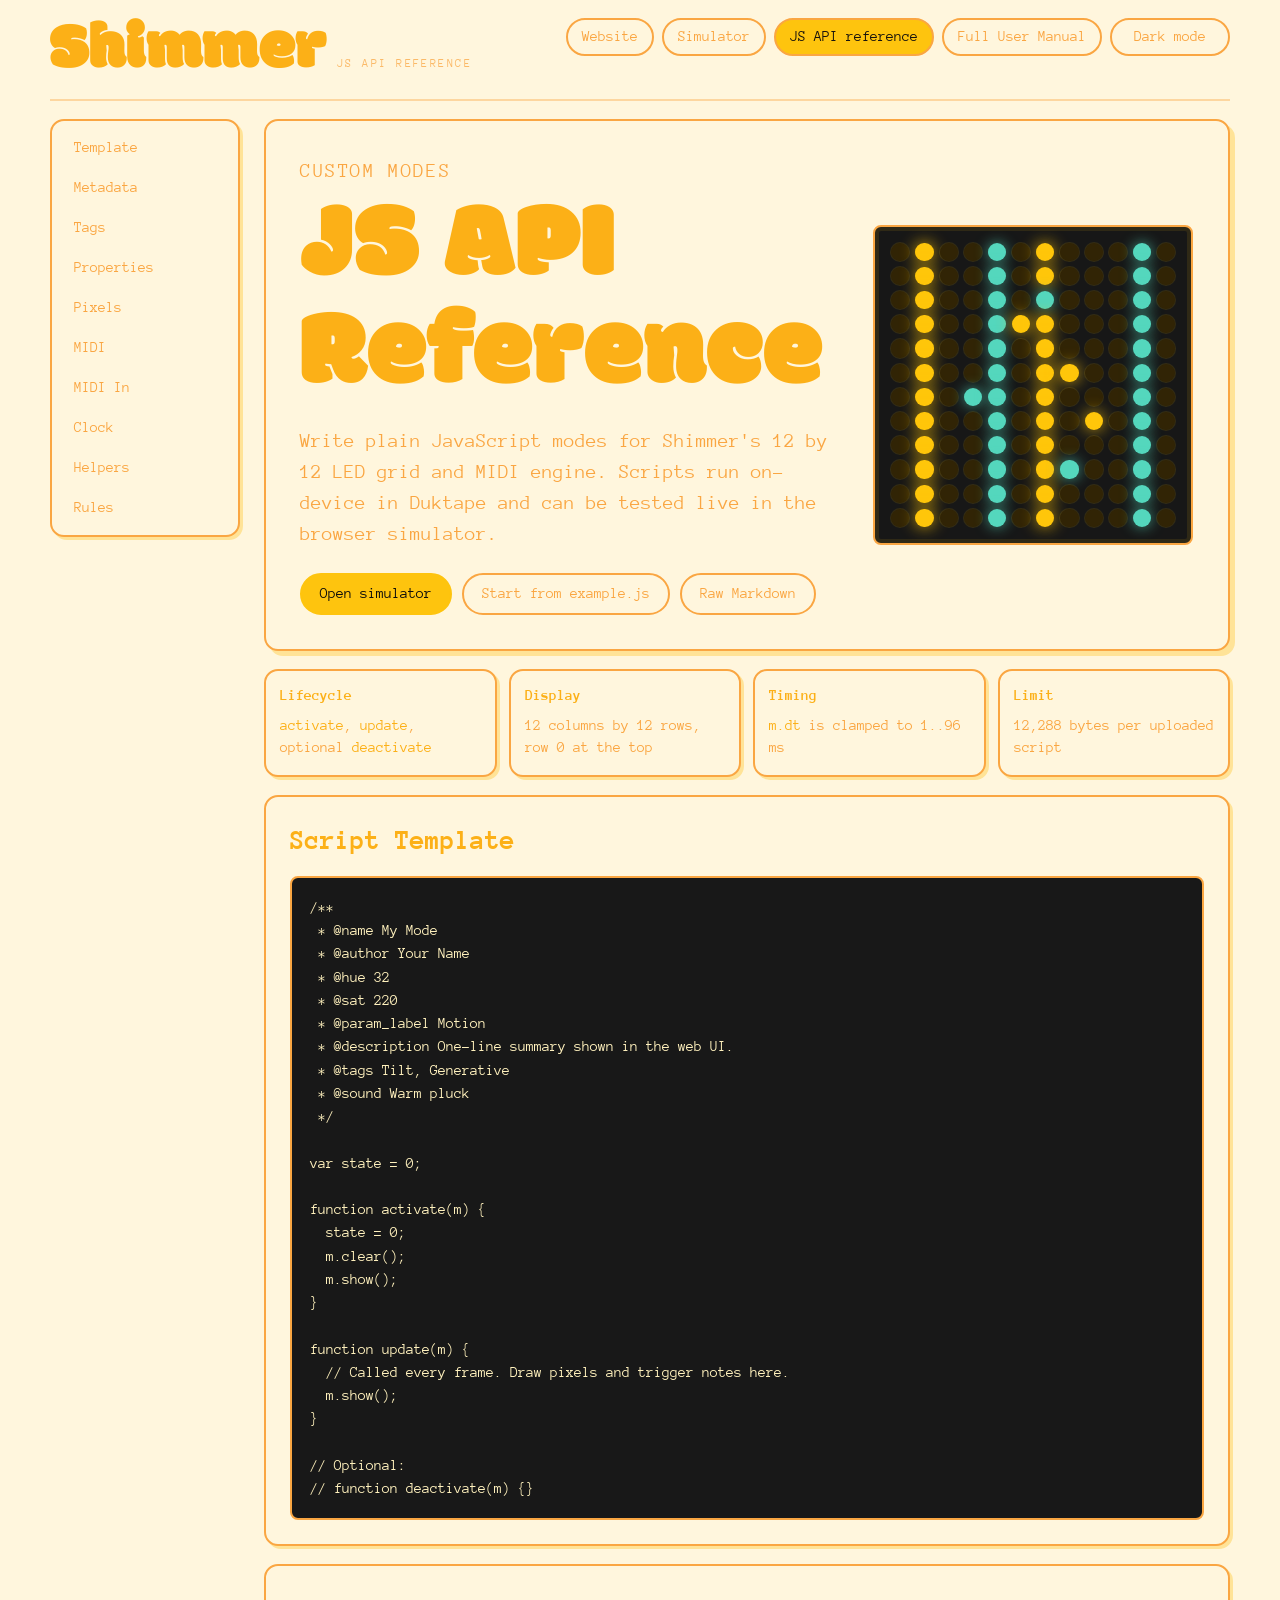
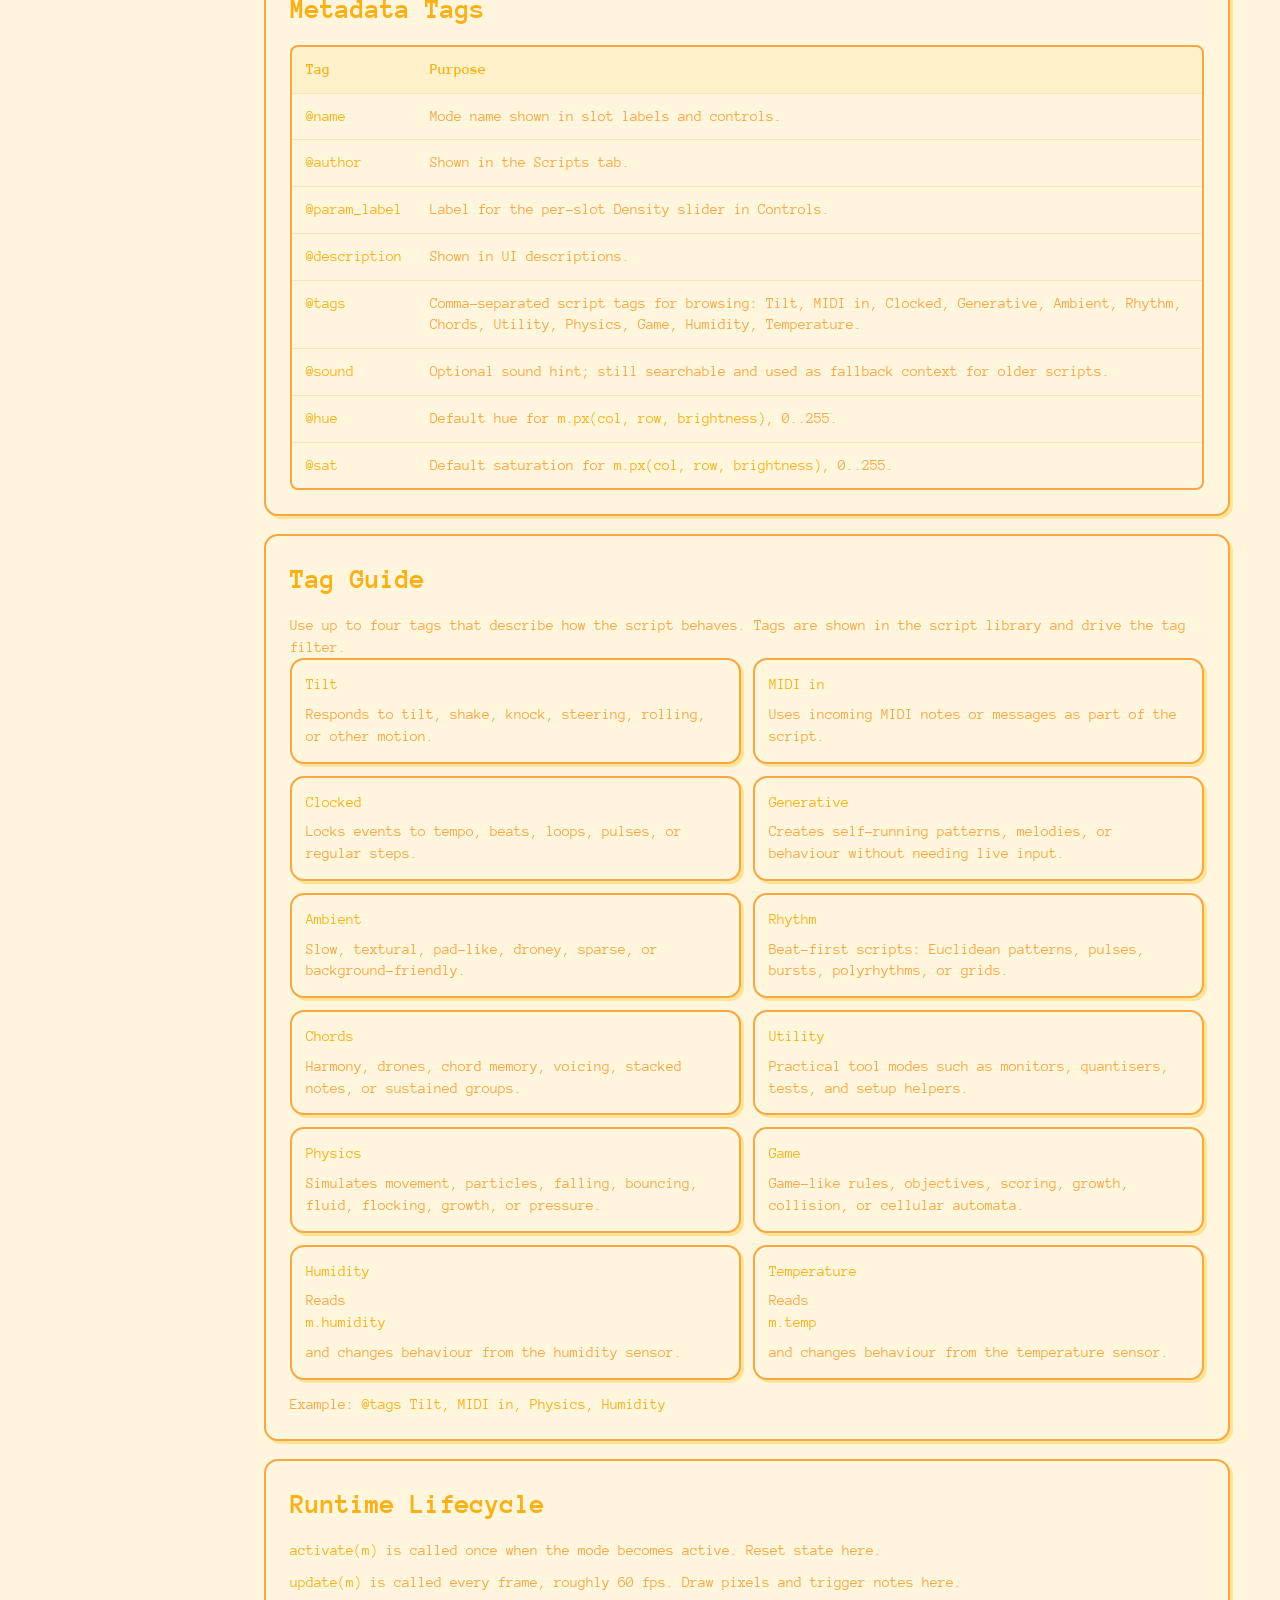
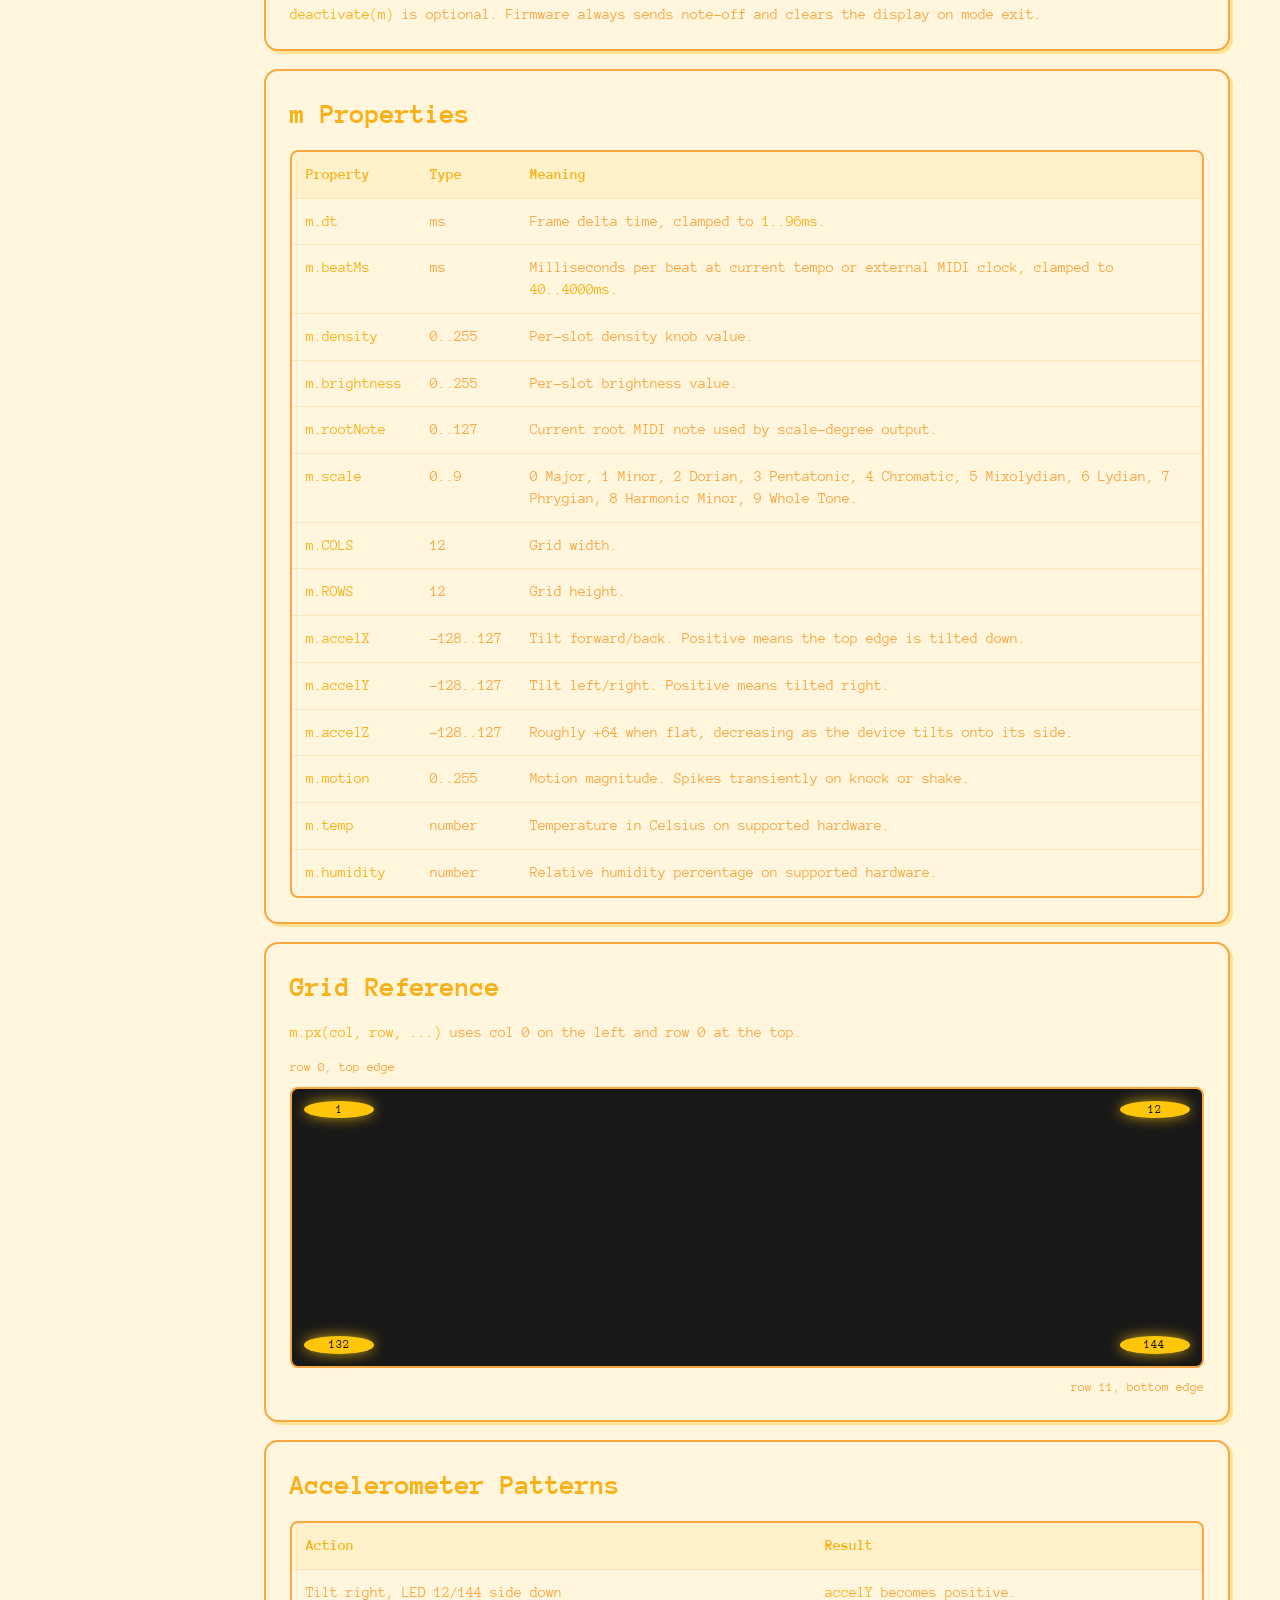
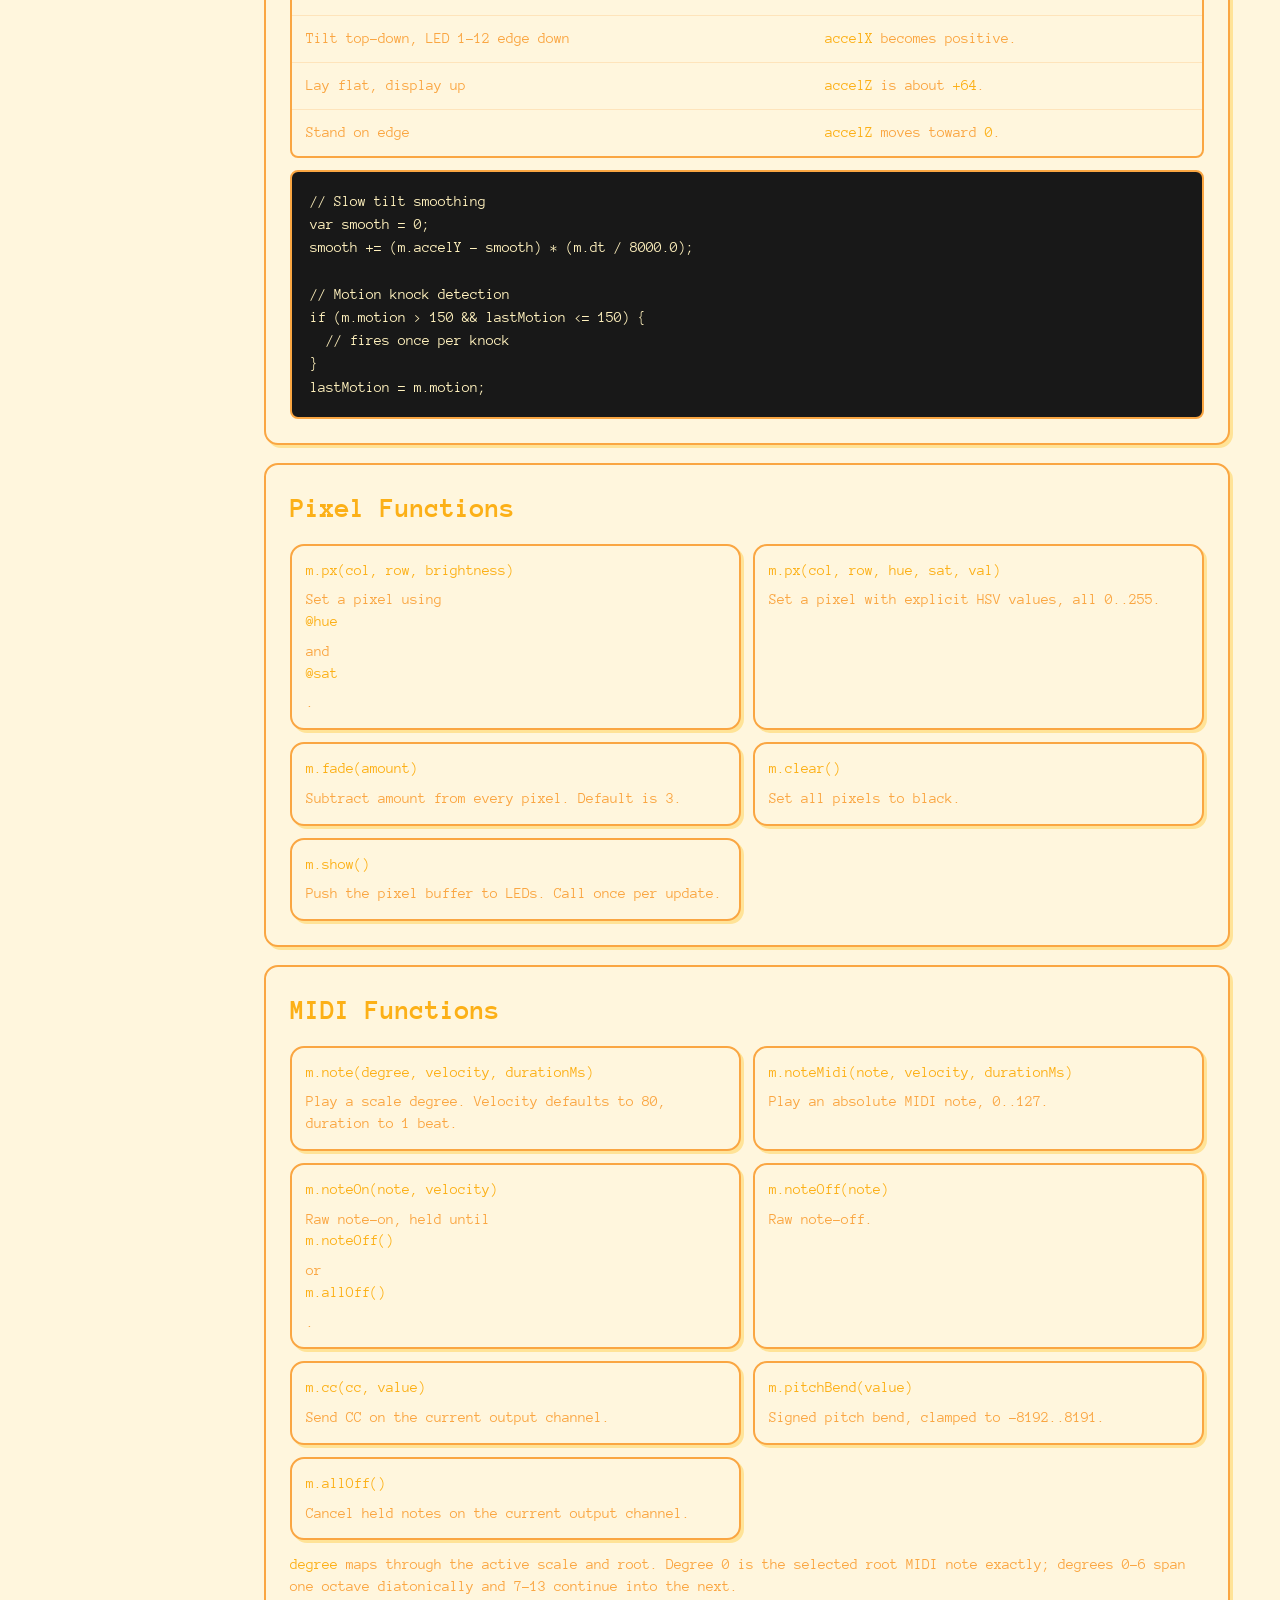
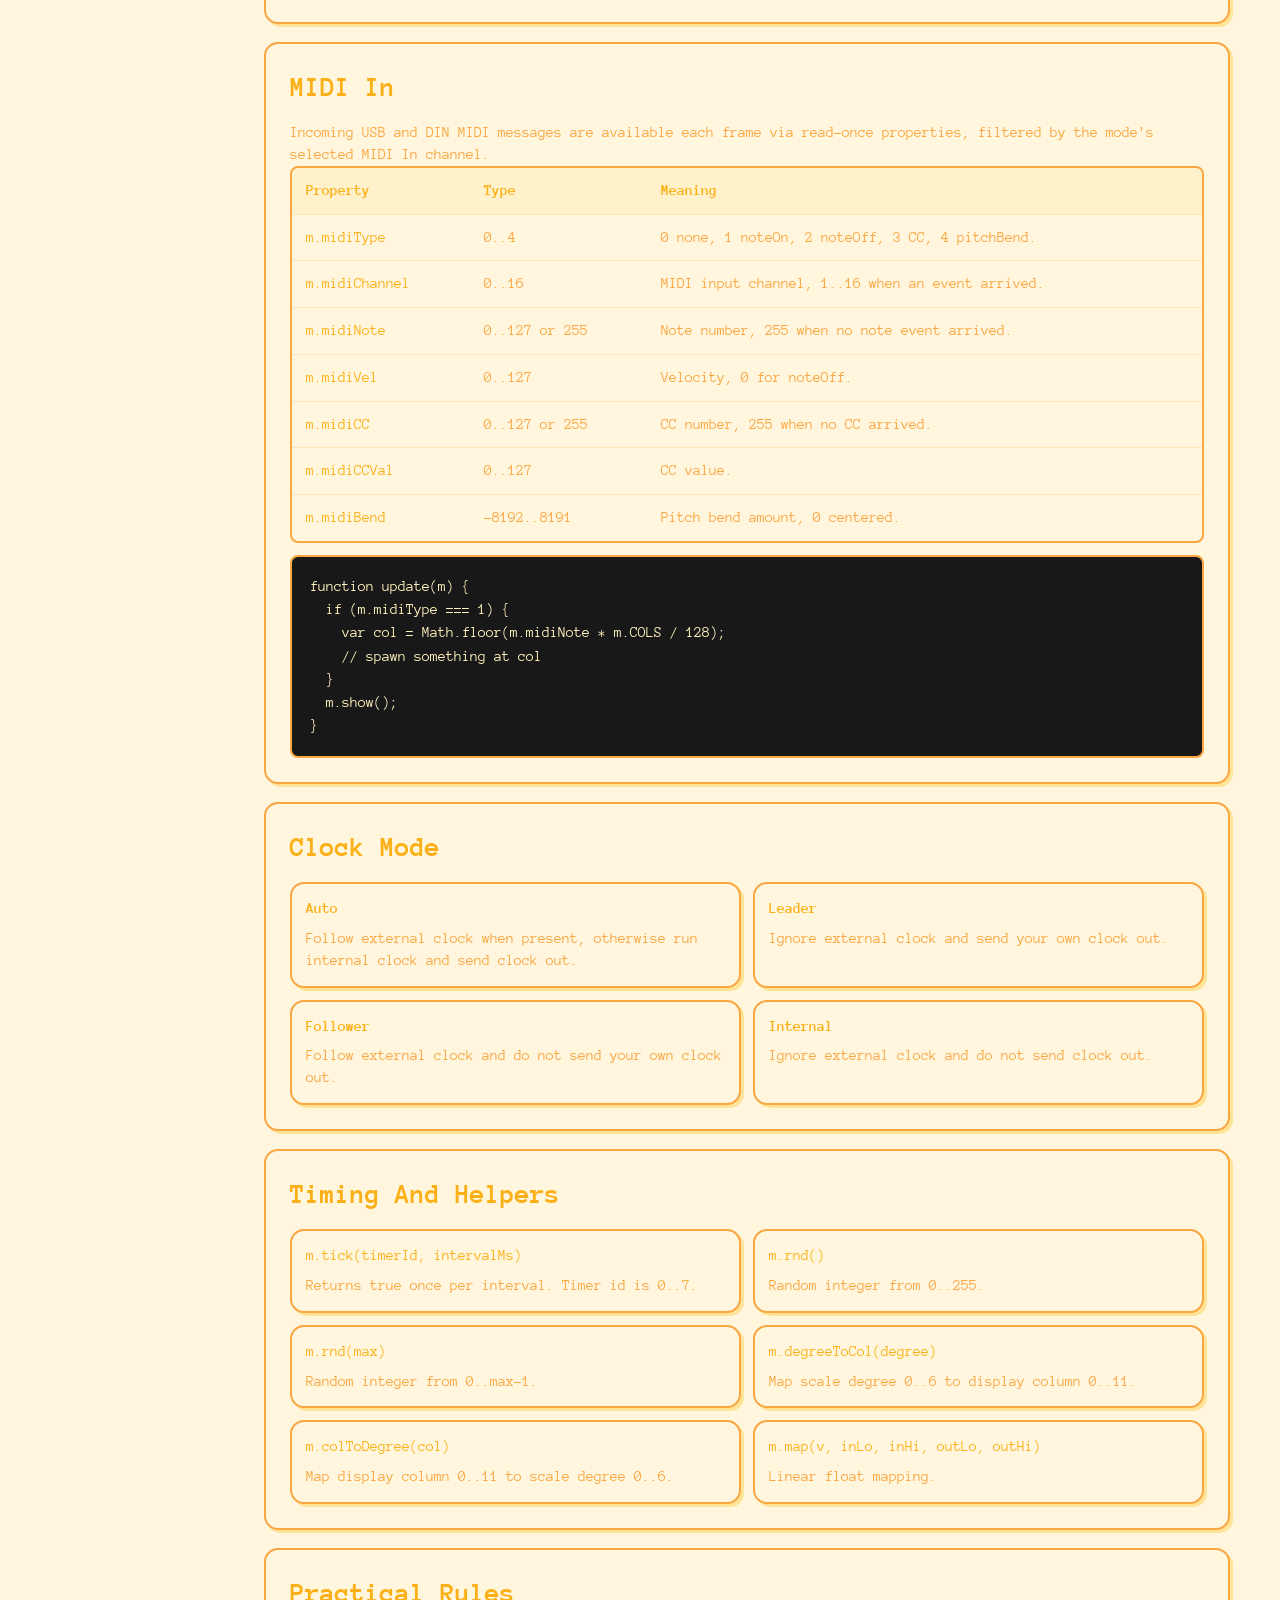
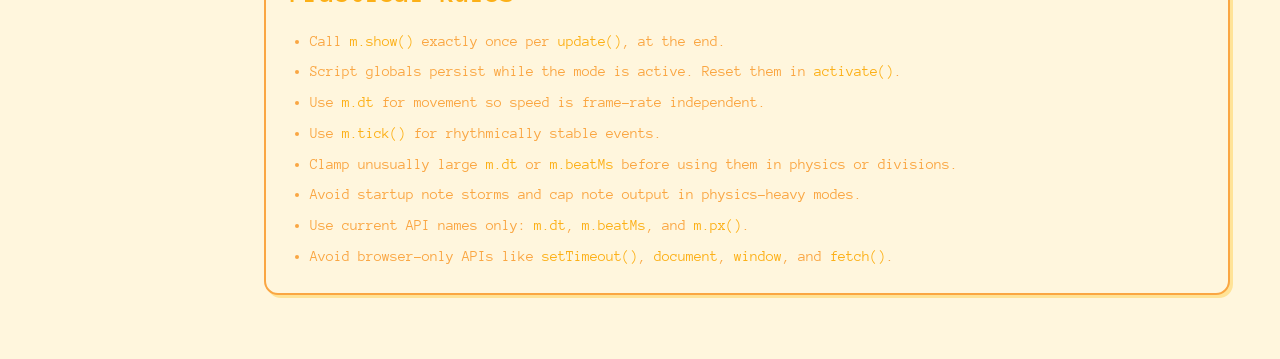
==== commit bf741a31: "changed to tags and updated references" ====
--- a/user-modes/index.html
+++ b/user-modes/index.html
@@ -15,7 +15,7 @@
   <link href="https://fonts.googleapis.com/css2?family=Anonymous+Pro:wght@700&family=Modak&display=swap" rel="stylesheet">
   <link rel="icon" href="../favicon.svg" type="image/svg+xml">
   <link rel="stylesheet" href="../style.css?v=28">
-  <link rel="stylesheet" href="reference.css?v=6">
+  <link rel="stylesheet" href="reference.css?v=7">
 </head>
 <body class="docs-body">
   <a class="skip-link" href="#main-content">Skip to reference</a>
@@ -34,6 +34,7 @@
     <aside class="docs-sidebar" aria-label="Page sections">
       <a href="#template">Template</a>
       <a href="#metadata">Metadata</a>
+      <a href="#tag-guide">Tags</a>
       <a href="#properties">Properties</a>
       <a href="#pixels">Pixels</a>
       <a href="#midi">MIDI</a>
@@ -114,6 +115,7 @@
  * @sat 220
  * @param_label Motion
  * @description One-line summary shown in the web UI.
+ * @tags Tilt, Generative
  * @sound Warm pluck
  */
 
@@ -144,12 +146,33 @@
               <tr><td><code>@author</code></td><td>Shown in the Scripts tab.</td></tr>
               <tr><td><code>@param_label</code></td><td>Label for the per-slot Density slider in Controls.</td></tr>
               <tr><td><code>@description</code></td><td>Shown in UI descriptions.</td></tr>
-              <tr><td><code>@sound</code></td><td>Informational text in the Scripts tab.</td></tr>
+              <tr><td><code>@tags</code></td><td>Comma-separated script tags for browsing: Tilt, MIDI in, Clocked, Generative, Ambient, Rhythm, Chords, Utility, Physics, Game, Humidity, Temperature.</td></tr>
+              <tr><td><code>@sound</code></td><td>Optional sound hint; still searchable and used as fallback context for older scripts.</td></tr>
               <tr><td><code>@hue</code></td><td>Default hue for <code>m.px(col, row, brightness)</code>, 0..255.</td></tr>
               <tr><td><code>@sat</code></td><td>Default saturation for <code>m.px(col, row, brightness)</code>, 0..255.</td></tr>
             </tbody>
           </table>
         </div>
+      </section>
+
+      <section id="tag-guide" class="docs-section">
+        <h2>Tag Guide</h2>
+        <p>Use up to four tags that describe how the script behaves. Tags are shown in the script library and drive the tag filter.</p>
+        <div class="tag-guide-grid">
+          <div><code>Tilt</code><span>Responds to tilt, shake, knock, steering, rolling, or other motion.</span></div>
+          <div><code>MIDI in</code><span>Uses incoming MIDI notes or messages as part of the script.</span></div>
+          <div><code>Clocked</code><span>Locks events to tempo, beats, loops, pulses, or regular steps.</span></div>
+          <div><code>Generative</code><span>Creates self-running patterns, melodies, or behaviour without needing live input.</span></div>
+          <div><code>Ambient</code><span>Slow, textural, pad-like, droney, sparse, or background-friendly.</span></div>
+          <div><code>Rhythm</code><span>Beat-first scripts: Euclidean patterns, pulses, bursts, polyrhythms, or grids.</span></div>
+          <div><code>Chords</code><span>Harmony, drones, chord memory, voicing, stacked notes, or sustained groups.</span></div>
+          <div><code>Utility</code><span>Practical tool modes such as monitors, quantisers, tests, and setup helpers.</span></div>
+          <div><code>Physics</code><span>Simulates movement, particles, falling, bouncing, fluid, flocking, growth, or pressure.</span></div>
+          <div><code>Game</code><span>Game-like rules, objectives, scoring, growth, collision, or cellular automata.</span></div>
+          <div><code>Humidity</code><span>Reads <code>m.humidity</code> and changes behaviour from the humidity sensor.</span></div>
+          <div><code>Temperature</code><span>Reads <code>m.temp</code> and changes behaviour from the temperature sensor.</span></div>
+        </div>
+        <p class="docs-note">Example: <code>@tags Tilt, MIDI in, Physics, Humidity</code></p>
       </section>
 
       <section id="lifecycle" class="docs-section docs-callout">
--- a/style.css
+++ b/style.css
@@ -677,7 +677,7 @@
 .simple-slot-select-btn:focus,
 .scripts-view-btn:focus,
 .simple-library-filter-btn:focus,
-.simple-library-sound-filter:focus,
+.simple-library-tag-filter:focus,
 .simple-library-item:focus,
 .simple-code-preview summary:focus {
   outline: 3px solid rgba(254, 196, 14, 0.34);
@@ -701,7 +701,7 @@
 }
 
 .simple-library-filter-btn,
-.simple-library-sound-filter {
+.simple-library-tag-filter {
   border: 2px solid var(--line);
   border-radius: var(--pill);
   background: var(--surface-2);
@@ -732,7 +732,7 @@
   white-space: nowrap;
 }
 
-.simple-library-sound-filter {
+.simple-library-tag-filter {
   min-height: 32px;
   padding: 0 12px;
   cursor: pointer;
@@ -803,8 +803,7 @@
   margin-bottom: 6px;
 }
 
-.simple-library-desc,
-.simple-library-sound {
+.simple-library-desc {
   font-size: 12px;
   color: var(--ink-soft);
   line-height: 1.5;
@@ -815,10 +814,6 @@
   -webkit-line-clamp: 2;
   -webkit-box-orient: vertical;
   overflow: hidden;
-}
-
-.simple-library-sound::before {
-  content: "";
 }
 
 .mode-traits,
@@ -898,8 +893,7 @@
 }
 
 .simple-script-author,
-.simple-script-desc,
-.simple-script-sound {
+.simple-script-desc {
   font-size: 13px;
   line-height: 1.55;
   color: var(--ink-soft);
@@ -921,8 +915,7 @@
   margin-top: 8px;
 }
 
-.simple-script-author:empty,
-.simple-script-sound:empty {
+.simple-script-author:empty {
   display: none;
 }
 
@@ -1185,16 +1178,6 @@
   line-height: 1.4;
 }
 
-.script-result-sound {
-  font-size: 11px;
-  color: var(--accent-yellow);
-  opacity: 0.55;
-}
-
-.script-result-sound::before {
-  content: '';
-}
-
 .script-result-empty {
   padding: 10px 12px;
   color: var(--ink-soft);
@@ -1546,27 +1529,29 @@
   display: flex;
   align-items: center;
   gap: 10px;
-  font-family: monospace;
   font-size: 0.85rem;
   color: var(--accent-yellow);
   opacity: 0.85;
 }
 
+.fw-server-row span {
+  font-family: "Anonymous Pro", "Courier New", monospace;
+}
+
 .fw-reload-btn {
-  background: none;
-  border: 1px solid var(--accent-yellow);
-  color: var(--accent-yellow);
-  border-radius: 50%;
-  width: 24px;
-  height: 24px;
-  font-size: 0.9rem;
-  cursor: pointer;
-  opacity: 0.6;
+  height: 38px;
+  background: var(--surface-2);
+  border: 2px solid var(--line);
+  color: var(--ink);
+  border-radius: var(--pill);
+  font: inherit;
+  font-size: 13px;
+  cursor: pointer;
   line-height: 1;
-  padding: 0;
+  padding: 0 14px;
   flex-shrink: 0;
 }
-.fw-reload-btn:hover { opacity: 1; }
+.fw-reload-btn:hover { background: var(--surface-3); }
 
 .fw-zone {
   display: flex;
@@ -1849,10 +1834,8 @@
 html[data-theme="dark"] .simple-slot-status,
 html[data-theme="dark"] .simple-library-author,
 html[data-theme="dark"] .simple-library-desc,
-html[data-theme="dark"] .simple-library-sound,
 html[data-theme="dark"] .simple-script-author,
-html[data-theme="dark"] .simple-script-desc,
-html[data-theme="dark"] .simple-script-sound {
+html[data-theme="dark"] .simple-script-desc {
   color: #e8e1d0;
 }
 
@@ -1860,7 +1843,7 @@
 html[data-theme="dark"] .simple-library-item,
 html[data-theme="dark"] .simple-library-search,
 html[data-theme="dark"] .simple-library-filter-btn,
-html[data-theme="dark"] .simple-library-sound-filter,
+html[data-theme="dark"] .simple-library-tag-filter,
 html[data-theme="dark"] .simple-script-source,
 html[data-theme="dark"] .simple-script-slot-target {
   background: #262626;
--- a/user-modes/reference.css
+++ b/user-modes/reference.css
@@ -162,7 +162,8 @@
 
 .docs-vitals div,
 .method-grid div,
-.mode-list div {
+.mode-list div,
+.tag-guide-grid div {
   border: 2px solid var(--line);
   border-radius: var(--radius);
   background: var(--surface);
@@ -184,6 +185,7 @@
 .docs-vitals span,
 .method-grid span,
 .mode-list span,
+.tag-guide-grid span,
 .docs-section p,
 .rules-list {
   color: var(--ink-soft);
@@ -326,18 +328,21 @@
 }
 
 .method-grid,
-.mode-list {
+.mode-list,
+.tag-guide-grid {
   display: grid;
   grid-template-columns: repeat(2, minmax(0, 1fr));
   gap: 12px;
 }
 
 .method-grid div,
-.mode-list div {
+.mode-list div,
+.tag-guide-grid div {
   padding: 14px;
 }
 
-.method-grid code {
+.method-grid code,
+.tag-guide-grid code {
   display: block;
   margin-bottom: 8px;
   overflow-wrap: anywhere;
@@ -361,7 +366,8 @@
 html[data-theme="dark"] .docs-section,
 html[data-theme="dark"] .docs-vitals div,
 html[data-theme="dark"] .method-grid div,
-html[data-theme="dark"] .mode-list div {
+html[data-theme="dark"] .mode-list div,
+html[data-theme="dark"] .tag-guide-grid div {
   background: var(--surface);
 }
 
@@ -382,7 +388,8 @@
   .docs-hero,
   .docs-vitals,
   .method-grid,
-  .mode-list {
+  .mode-list,
+  .tag-guide-grid {
     grid-template-columns: 1fr 1fr;
   }
 }
@@ -407,7 +414,8 @@
   .docs-hero,
   .docs-vitals,
   .method-grid,
-  .mode-list {
+  .mode-list,
+  .tag-guide-grid {
     grid-template-columns: 1fr;
   }
 
